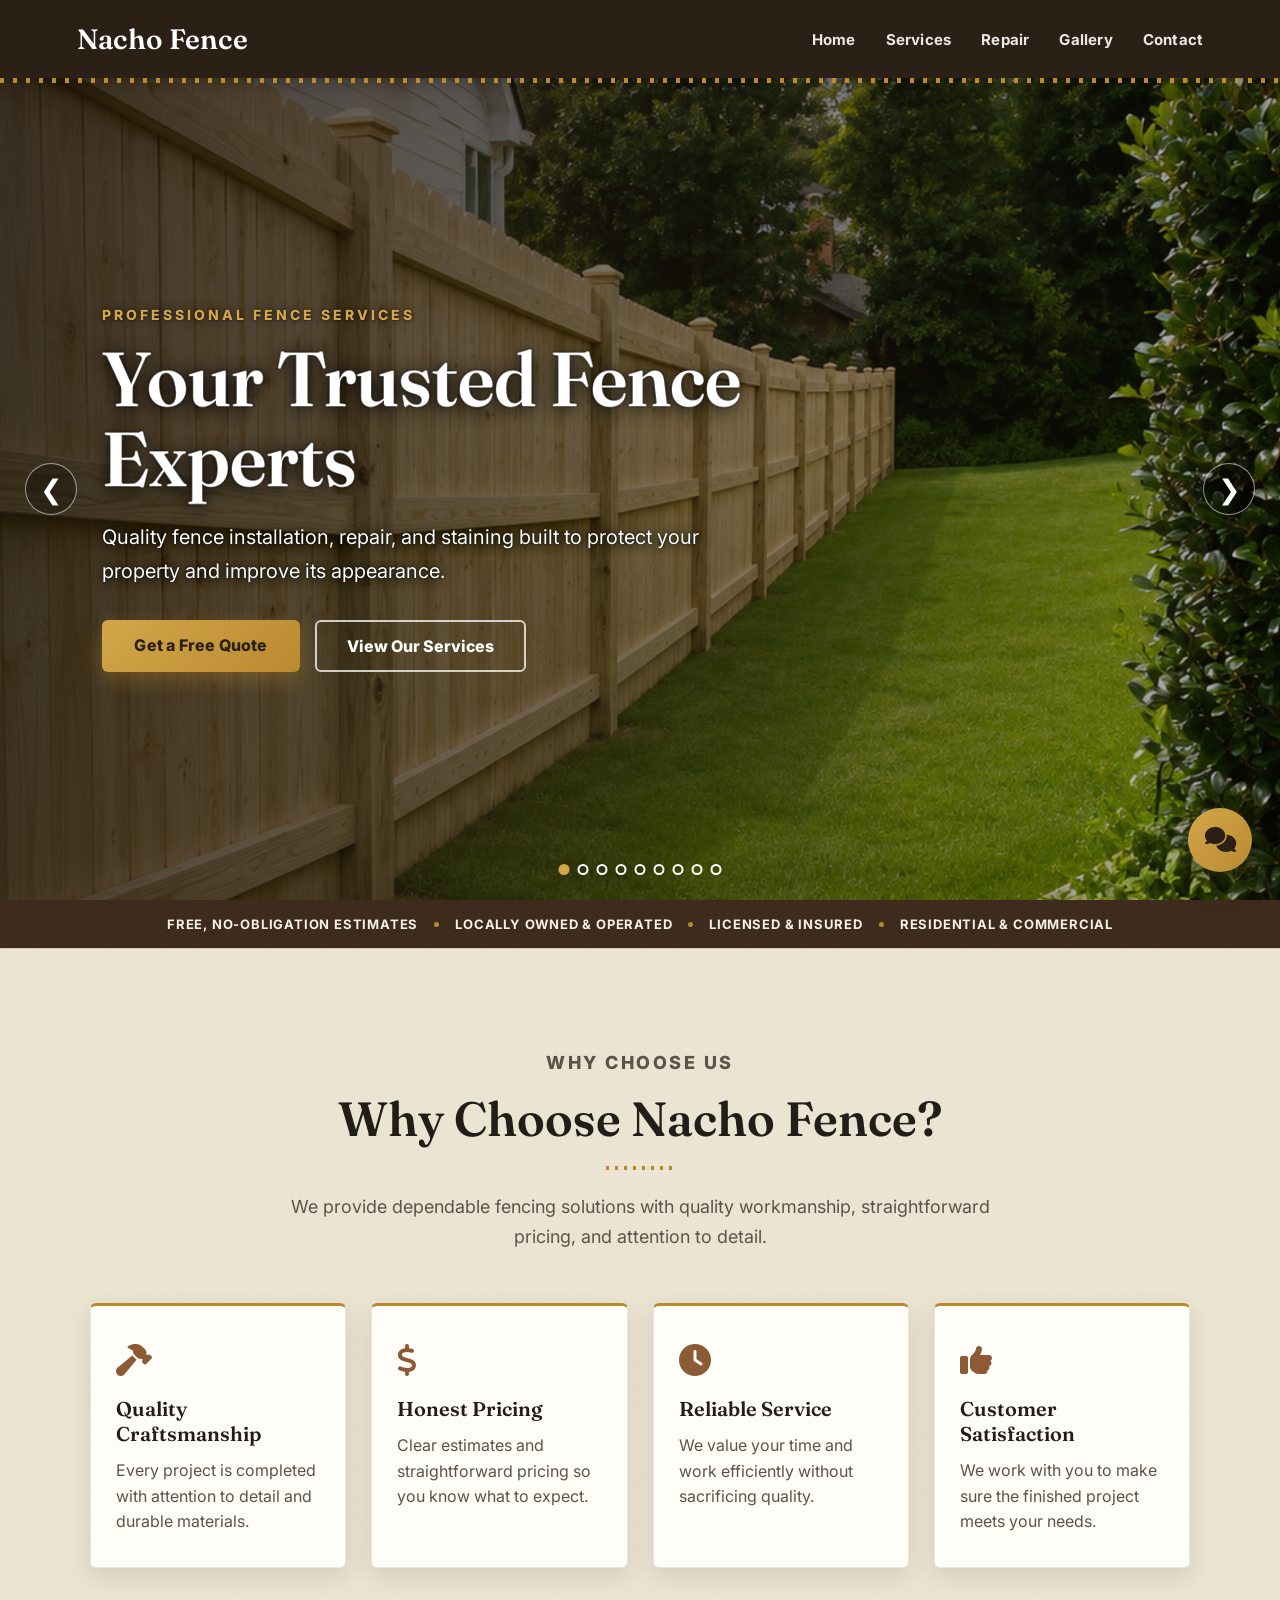
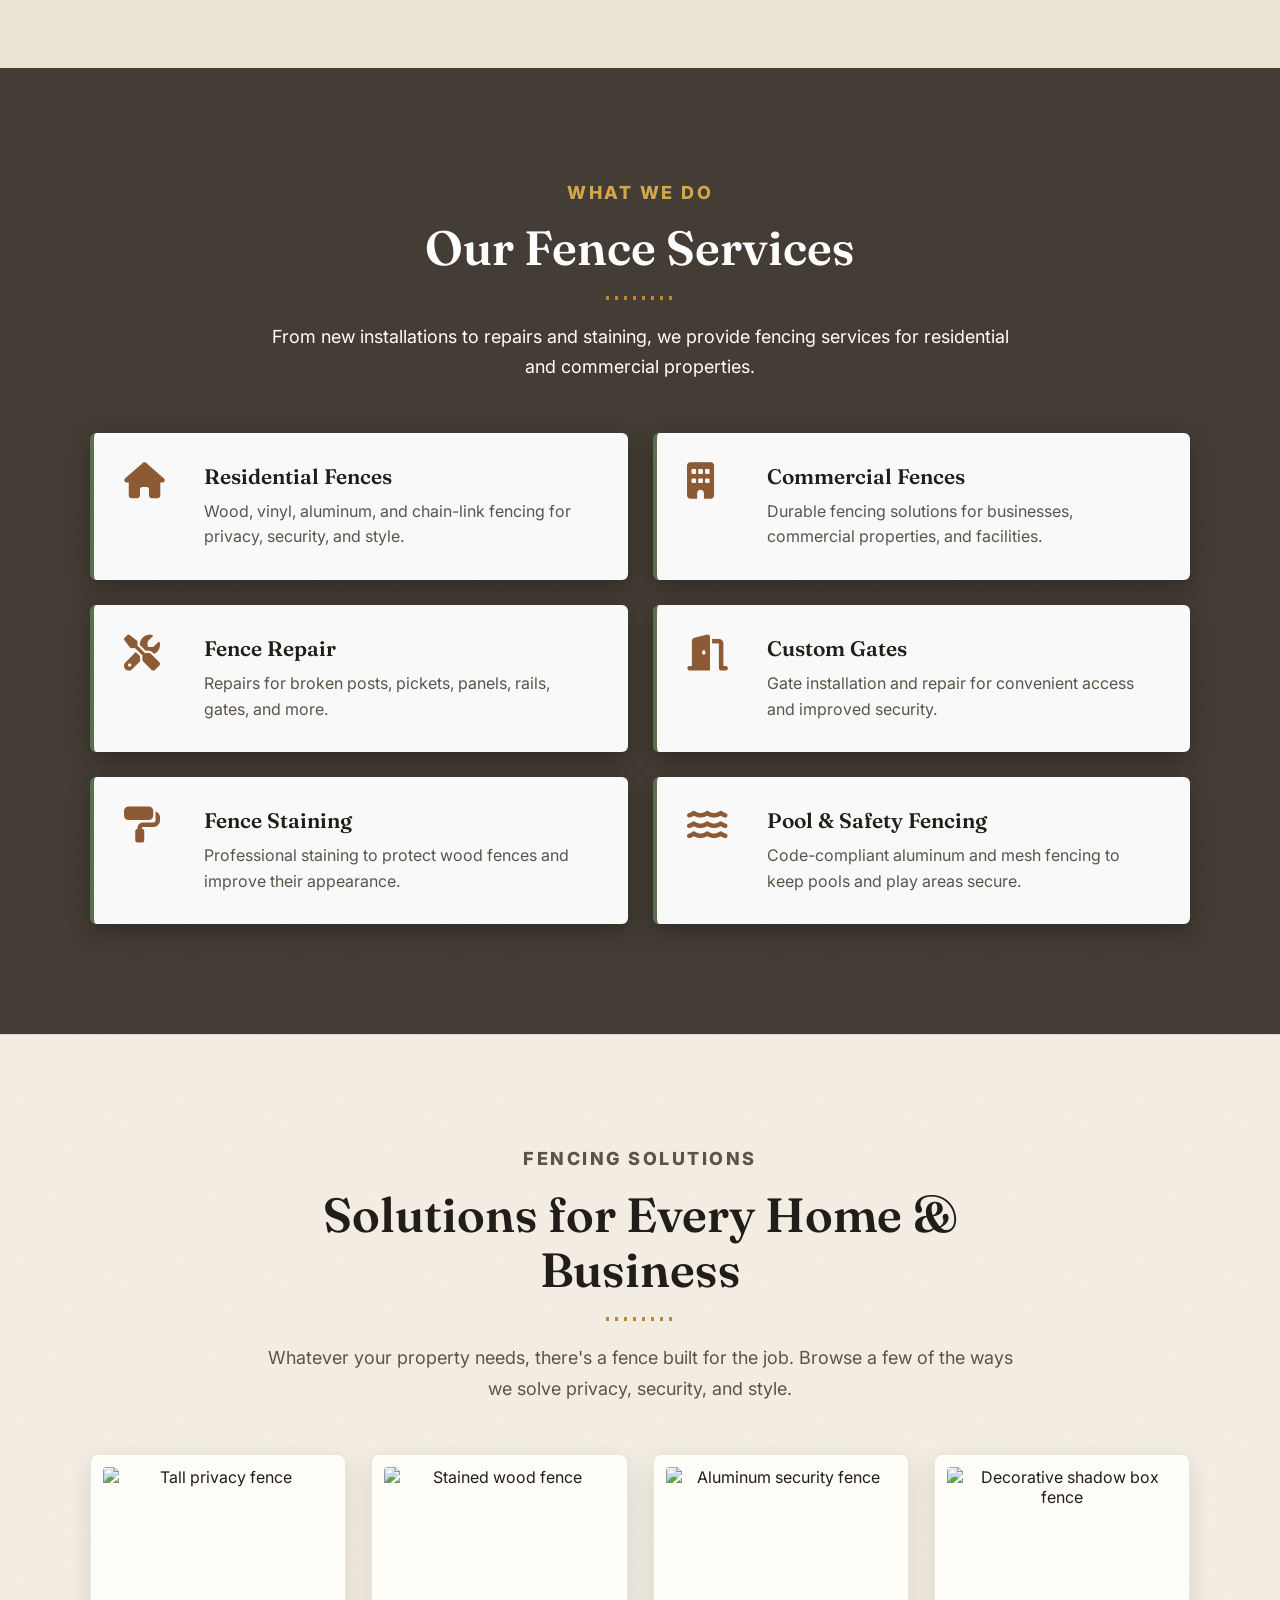
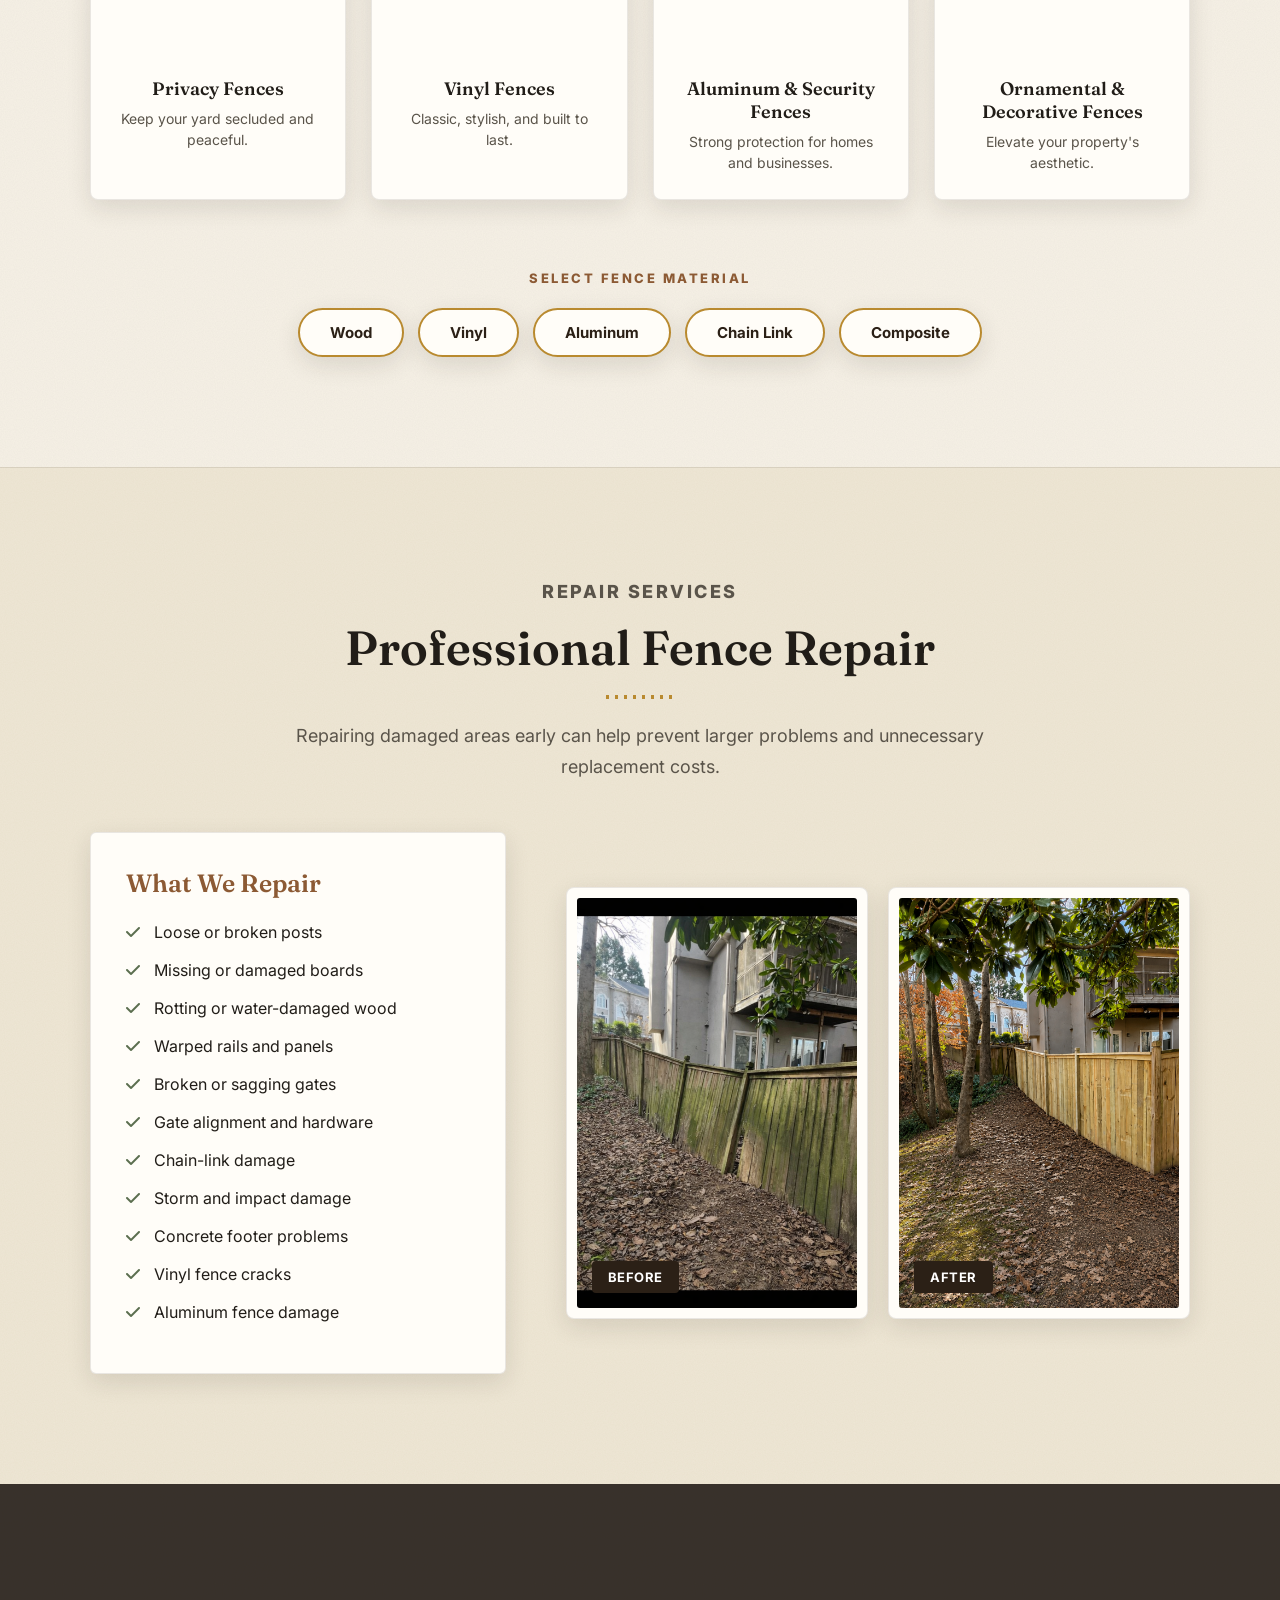
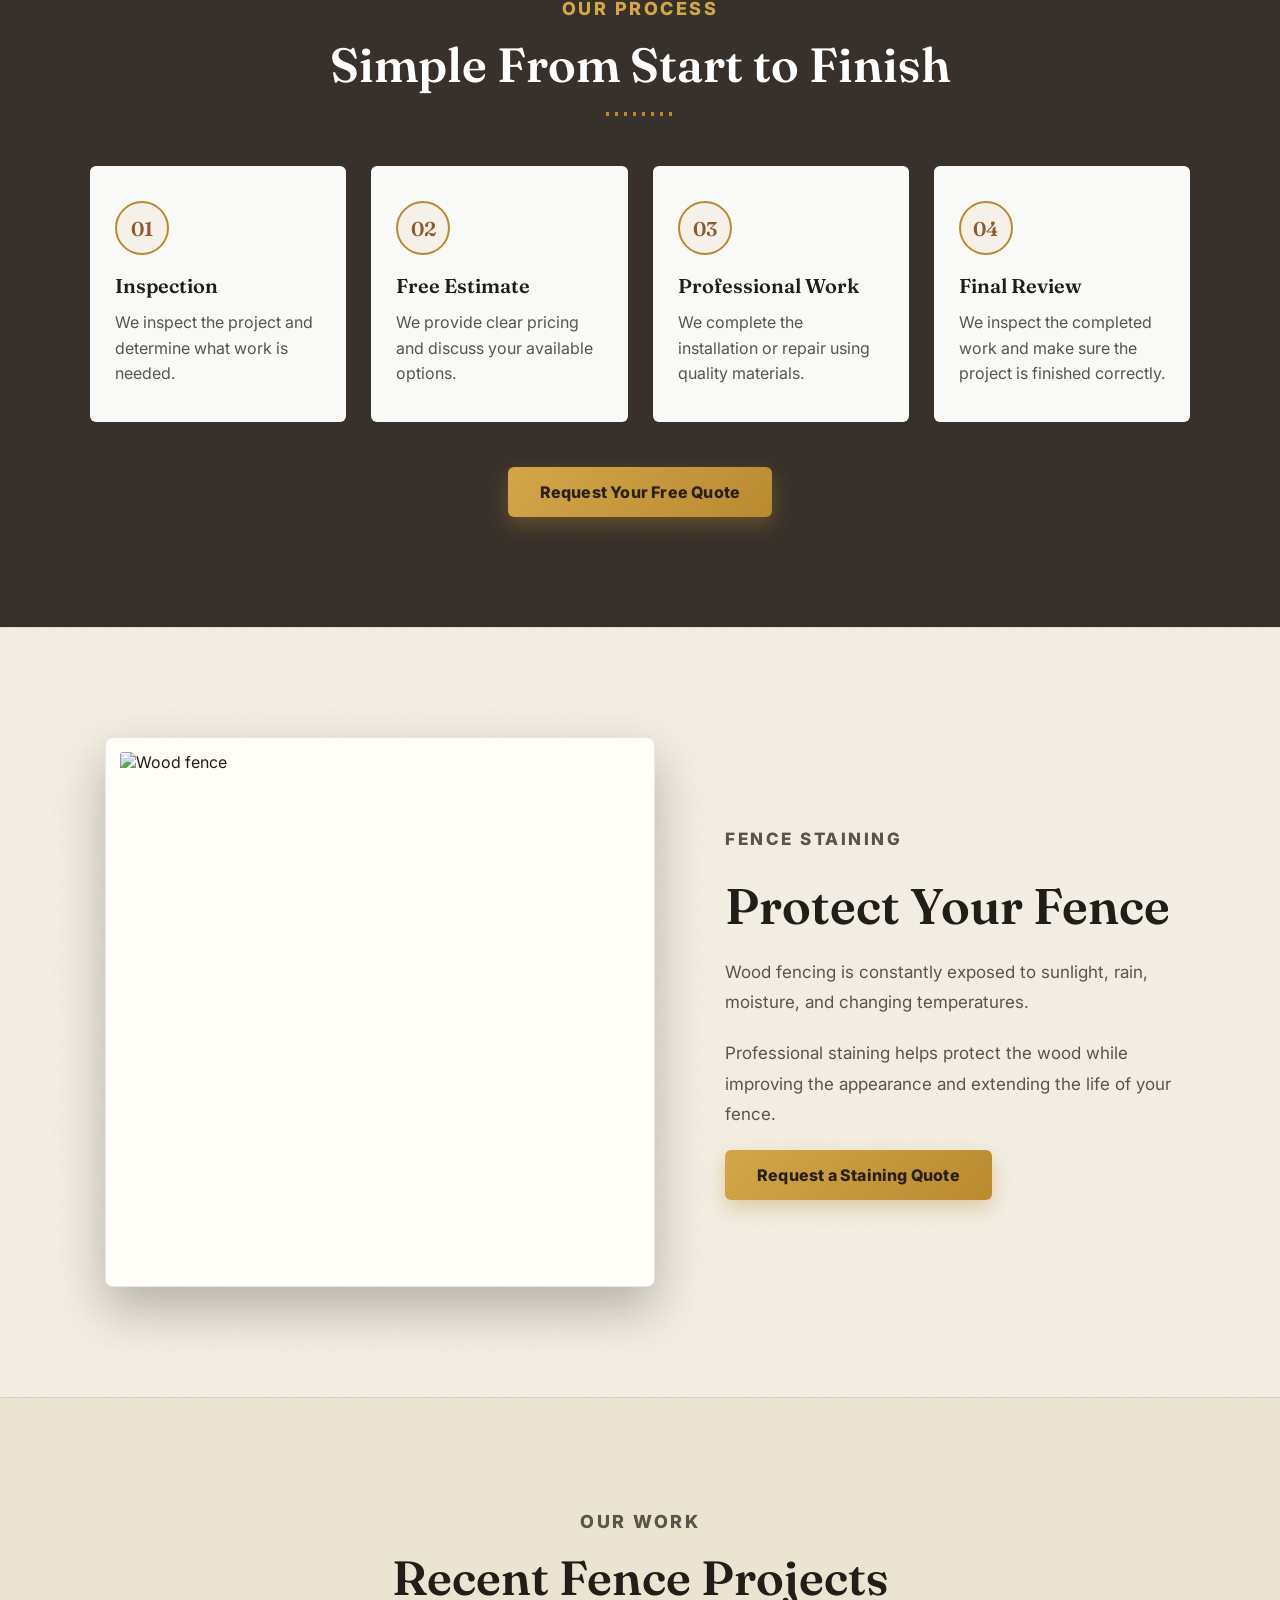
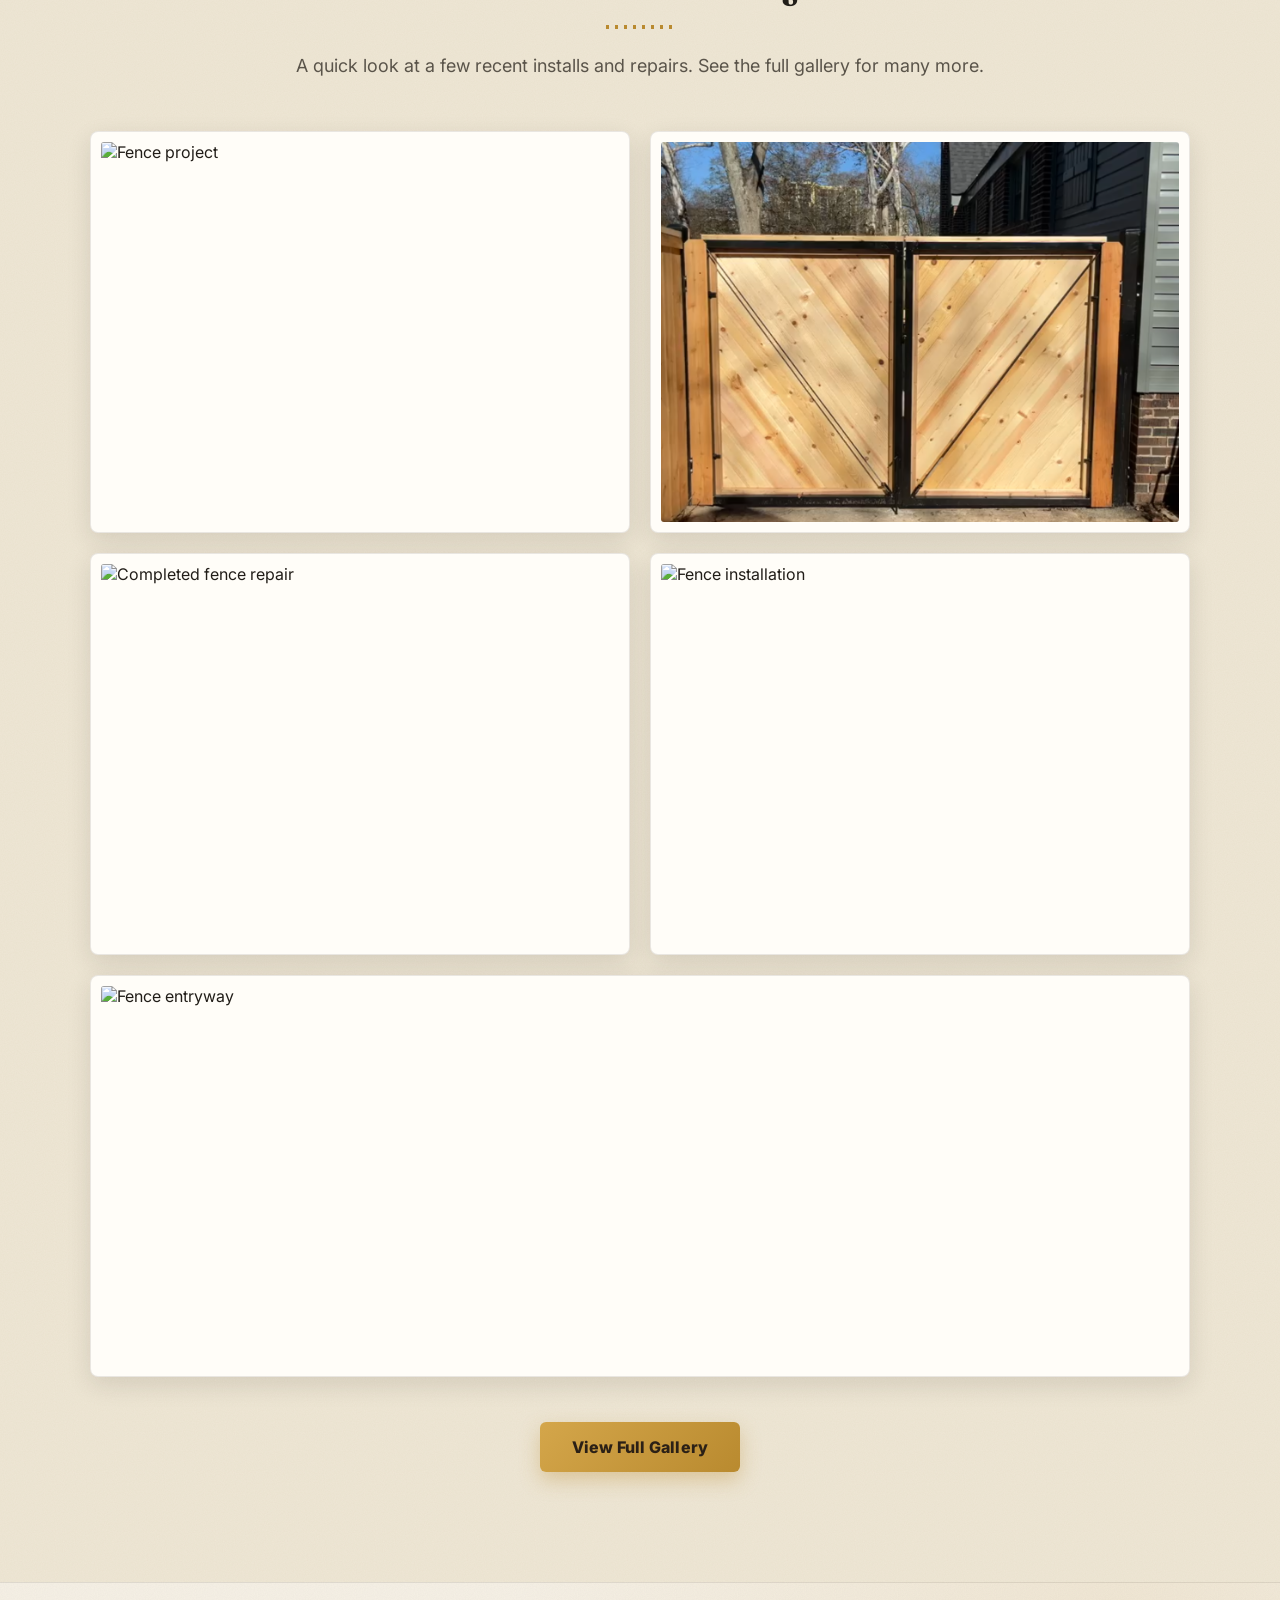
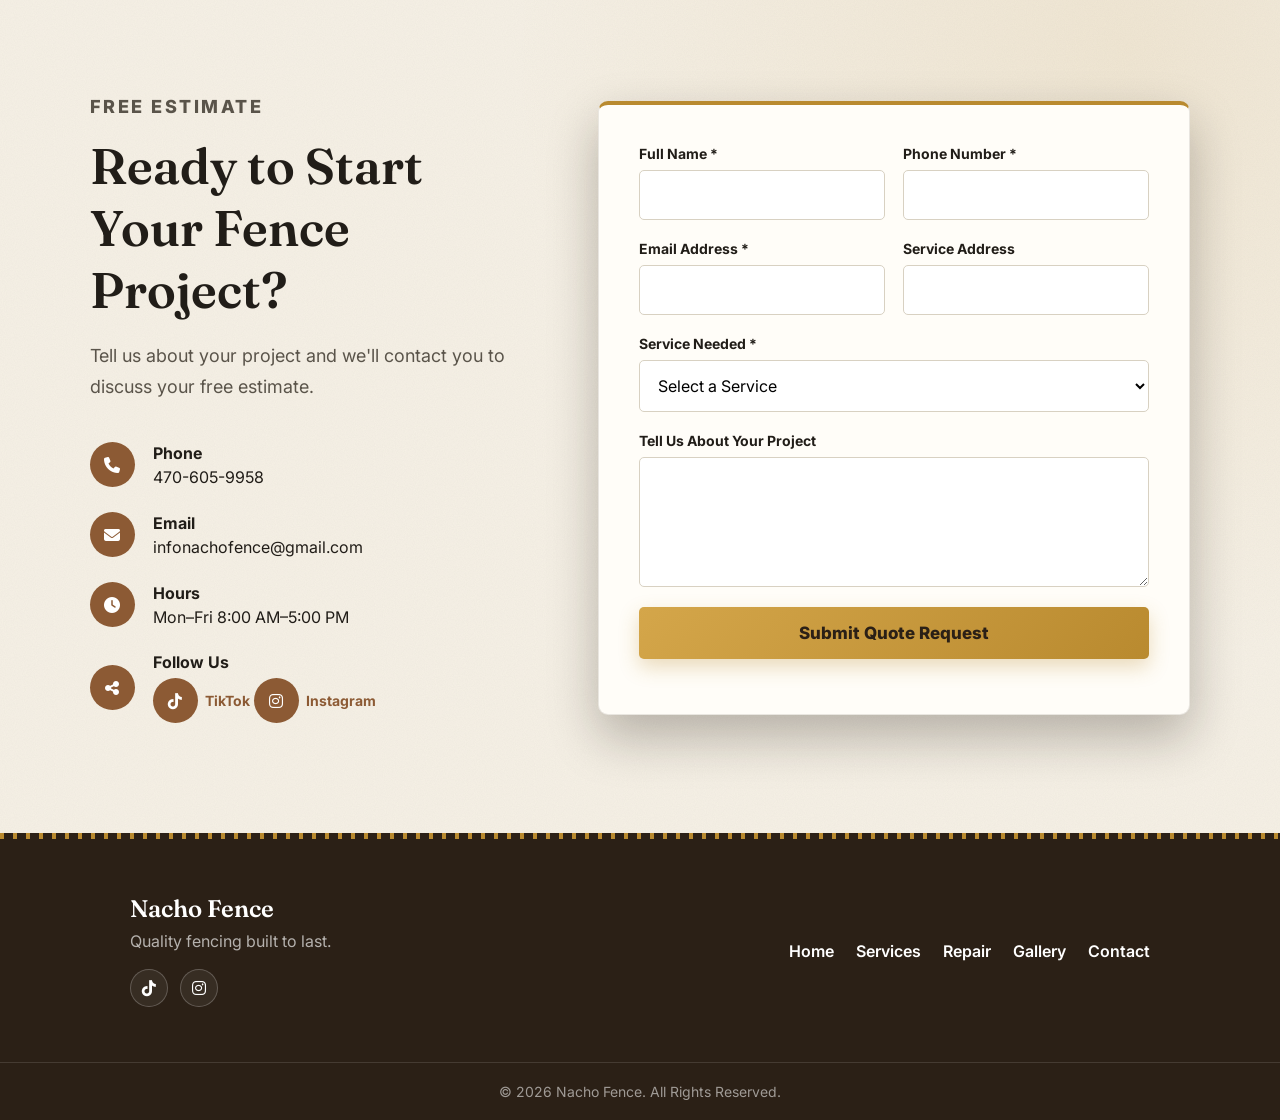
==== index.html @ 0cc8a8be "Initial Nacho Fence website" ====
<!DOCTYPE html>
<html lang="en">

<head>
    <meta charset="UTF-8">

    <meta name="viewport" content="width=device-width, initial-scale=1.0">

    <meta name="theme-color" content="#2b2016">

    <title>Nacho Fence | Fence Installation & Repair</title>

    <link rel="icon" href="/favicon.ico">

    <!-- Fonts -->
    <link rel="preconnect" href="https://fonts.googleapis.com">
    <link rel="preconnect" href="https://fonts.gstatic.com" crossorigin>
    <link
        href="https://fonts.googleapis.com/css2?family=Fraunces:opsz,wght@9..144,500;9..144,600;9..144,700&family=Inter:wght@400;500;600;700;800&display=swap"
        rel="stylesheet"
    >

    <!-- Font Awesome -->
    <link
        rel="stylesheet"
        href="https://cdnjs.cloudflare.com/ajax/libs/font-awesome/6.4.0/css/all.min.css"
    >

    <!-- Main CSS -->
    <link rel="stylesheet" href="css/style.css?v=15">
    <link rel="stylesheet" href="css/chatbot.css">
</head>

<body>


    <!-- ========================================
         HEADER
    ========================================= -->

    <header class="main-header">

        <a href="#home" class="logo">
            Nacho Fence
        </a>


        <nav class="desktop-nav">
            <a href="#home">Home</a>
            <a href="#services">Services</a>
            <a href="#repair">Repair</a>
            <a href="gallery.html">Gallery</a>
            <a href="#contact">Contact</a>
        </nav>


        <button
            class="menu-button"
            id="menuButton"
            aria-label="Open menu"
        >
            <i class="fas fa-bars"></i>
        </button>


        <nav
            class="mobile-nav"
            id="mobileNav"
        >
            <a href="#home">Home</a>
            <a href="#services">Services</a>
            <a href="#repair">Repair</a>
            <a href="gallery.html">Gallery</a>
            <a href="#contact">Contact</a>
        </nav>

    </header>



    <!-- ========================================
         HERO SLIDESHOW
    ========================================= -->

    <section class="hero" id="home">


        <!-- SLIDE 1 -->
        <div class="hero-slide active">

            <img
                src="images/6ft tall fence ai.PNG"
                alt="Six foot privacy fence"
            >

        </div>


        <!-- SLIDE 2 -->
        <div class="hero-slide">

            <img
                src="images/8ft tall fence ai.PNG"
                alt="Eight foot tall privacy fence"
            >

        </div>


        <!-- SLIDE 3 -->
        <div class="hero-slide">

            <img
                src="images/aluminum pool fence ai.PNG"
                alt="Aluminum pool fence"
            >

        </div>


        <!-- SLIDE 4 -->
        <div class="hero-slide">

            <img
                src="images/Aluminum Ai.PNG"
                alt="Aluminum fence"
            >

        </div>


        <!-- SLIDE 5 -->
        <div class="hero-slide">

            <img
                src="images/shadow box 2.0 ai.PNG"
                alt="Shadow box fence"
            >

        </div>


        <!-- SLIDE 6 -->
        <div class="hero-slide">

            <img
                src="images/ShadowBox Ai.PNG"
                alt="Shadow box fencing"
            >

        </div>


        <!-- SLIDE 7 -->
        <div class="hero-slide">

            <img
                src="images/4ftSaddle Ai.PNG"
                alt="Saddle style fence"
            >

        </div>


        <!-- SLIDE 8 -->
        <div class="hero-slide">

            <img
                src="images/Trellis Ai.PNG"
                alt="Trellis fence"
            >

        </div>


        <!-- SLIDE 9 -->
        <div class="hero-slide">

            <img
                src="images/AlumCedarGate.jpeg"
                alt="Aluminum and cedar gate"
            >

        </div>



        <!-- DARK OVERLAY -->

        <div class="hero-overlay"></div>



        <!-- HERO CONTENT -->

        <div class="hero-content">

            <p class="hero-small">
                Professional Fence Services
            </p>


            <h1>
                Your Trusted Fence Experts
            </h1>


            <p class="hero-description">

                Quality fence installation, repair, and staining
                built to protect your property and improve its appearance.

            </p>


            <div class="hero-buttons">

                <a
                    href="#contact"
                    class="primary-button"
                >
                    Get a Free Quote
                </a>


                <a
                    href="#services"
                    class="secondary-button"
                >
                    View Our Services
                </a>

            </div>

        </div>



        <!-- LEFT ARROW -->

        <button
            class="slider-arrow slider-prev"
            id="prevSlide"
            aria-label="Previous slide"
        >
            &#10094;
        </button>



        <!-- RIGHT ARROW -->

        <button
            class="slider-arrow slider-next"
            id="nextSlide"
            aria-label="Next slide"
        >
            &#10095;
        </button>



        <!-- DOTS -->

        <div class="slider-dots">

            <button
                class="slider-dot active"
                data-slide="0"
                aria-label="Slide 1"
            ></button>

            <button
                class="slider-dot"
                data-slide="1"
                aria-label="Slide 2"
            ></button>

            <button
                class="slider-dot"
                data-slide="2"
                aria-label="Slide 3"
            ></button>

            <button
                class="slider-dot"
                data-slide="3"
                aria-label="Slide 4"
            ></button>

            <button
                class="slider-dot"
                data-slide="4"
                aria-label="Slide 5"
            ></button>

            <button
                class="slider-dot"
                data-slide="5"
                aria-label="Slide 6"
            ></button>

            <button
                class="slider-dot"
                data-slide="6"
                aria-label="Slide 7"
            ></button>

            <button
                class="slider-dot"
                data-slide="7"
                aria-label="Slide 8"
            ></button>

            <button
                class="slider-dot"
                data-slide="8"
                aria-label="Slide 9"
            ></button>

        </div>

    </section>



    <!-- ========================================
         TRUST BAR
    ========================================= -->

    <section class="trust-bar">

        <div class="trust-bar-inner">

            <span>Free, No-Obligation Estimates</span>

            <span class="trust-divider" aria-hidden="true"></span>

            <span>Locally Owned & Operated</span>

            <span class="trust-divider" aria-hidden="true"></span>

            <span>Licensed & Insured</span>

            <span class="trust-divider" aria-hidden="true"></span>

            <span>Residential & Commercial</span>

        </div>

    </section>



    <main>


        <!-- ========================================
             WHY CHOOSE US
        ========================================= -->

        <section class="why-section">

            <div class="section-heading reveal">

                <p class="section-label">
                    WHY CHOOSE US
                </p>

                <h2>
                    Why Choose Nacho Fence?
                </h2>

                <p>
                    We provide dependable fencing solutions with
                    quality workmanship, straightforward pricing,
                    and attention to detail.
                </p>

            </div>



            <div class="why-grid">


                <div class="why-card reveal">

                    <i class="fas fa-hammer"></i>

                    <h3>
                        Quality Craftsmanship
                    </h3>

                    <p>
                        Every project is completed with attention
                        to detail and durable materials.
                    </p>

                </div>



                <div class="why-card reveal">

                    <i class="fas fa-dollar-sign"></i>

                    <h3>
                        Honest Pricing
                    </h3>

                    <p>
                        Clear estimates and straightforward pricing
                        so you know what to expect.
                    </p>

                </div>



                <div class="why-card reveal">

                    <i class="fas fa-clock"></i>

                    <h3>
                        Reliable Service
                    </h3>

                    <p>
                        We value your time and work efficiently
                        without sacrificing quality.
                    </p>

                </div>



                <div class="why-card reveal">

                    <i class="fas fa-thumbs-up"></i>

                    <h3>
                        Customer Satisfaction
                    </h3>

                    <p>
                        We work with you to make sure the finished
                        project meets your needs.
                    </p>

                </div>


            </div>

        </section>



        <!-- ========================================
             SERVICES
        ========================================= -->

        <section
            class="services-section"
            id="services"
        >

            <div class="services-overlay"></div>


            <div class="services-content">

                <div class="section-heading light reveal">

                    <p class="section-label">
                        WHAT WE DO
                    </p>

                    <h2>
                        Our Fence Services
                    </h2>

                    <p>
                        From new installations to repairs and staining,
                        we provide fencing services for residential
                        and commercial properties.
                    </p>

                </div>



                <div class="services-grid">


                    <div class="service-card reveal">

                        <i class="fas fa-home"></i>

                        <div>

                            <h3>
                                Residential Fences
                            </h3>

                            <p>
                                Wood, vinyl, aluminum, and chain-link
                                fencing for privacy, security, and style.
                            </p>

                        </div>

                    </div>



                    <div class="service-card reveal">

                        <i class="fas fa-building"></i>

                        <div>

                            <h3>
                                Commercial Fences
                            </h3>

                            <p>
                                Durable fencing solutions for businesses,
                                commercial properties, and facilities.
                            </p>

                        </div>

                    </div>



                    <div class="service-card reveal">

                        <i class="fas fa-tools"></i>

                        <div>

                            <h3>
                                Fence Repair
                            </h3>

                            <p>
                                Repairs for broken posts, pickets,
                                panels, rails, gates, and more.
                            </p>

                        </div>

                    </div>



                    <div class="service-card reveal">

                        <i class="fas fa-door-open"></i>

                        <div>

                            <h3>
                                Custom Gates
                            </h3>

                            <p>
                                Gate installation and repair for
                                convenient access and improved security.
                            </p>

                        </div>

                    </div>



                    <div class="service-card reveal">

                        <i class="fas fa-paint-roller"></i>

                        <div>

                            <h3>
                                Fence Staining
                            </h3>

                            <p>
                                Professional staining to protect wood
                                fences and improve their appearance.
                            </p>

                        </div>

                    </div>



                    <div class="service-card reveal">

                        <i class="fas fa-water"></i>

                        <div>

                            <h3>
                                Pool & Safety Fencing
                            </h3>

                            <p>
                                Code-compliant aluminum and mesh fencing
                                to keep pools and play areas secure.
                            </p>

                        </div>

                    </div>


                </div>


            </div>

        </section>



        <!-- ========================================
             FENCING SOLUTIONS + MATERIAL SELECT
        ========================================= -->

        <section
            class="solutions-section"
            id="solutions"
        >

            <div class="section-heading reveal">

                <p class="section-label">
                    FENCING SOLUTIONS
                </p>

                <h2>
                    Solutions for Every Home & Business
                </h2>

                <p>
                    Whatever your property needs, there's a fence built
                    for the job. Browse a few of the ways we solve
                    privacy, security, and style.
                </p>

            </div>



            <div class="solutions-grid">


                <div class="solution-card reveal">

                    <div class="frame-inner">

                        <img
                            src="images/8ft tall fence ai.png"
                            alt="Tall privacy fence"
                        >

                    </div>

                    <h3>
                        Privacy Fences
                    </h3>

                    <p>
                        Keep your yard secluded and peaceful.
                    </p>

                </div>



                <div class="solution-card reveal">

                    <div class="frame-inner">

                        <img
                            src="images/8ftVinyl.PNG"
                            alt="Stained wood fence"
                        >

                    </div>

                    <h3>
                        Vinyl Fences
                    </h3>

                    <p>
                        Classic, stylish, and built to last.
                    </p>

                </div>



                <div class="solution-card reveal">

                    <div class="frame-inner">

                        <img
                            src="images/aluminum pool fence ai.png"
                            alt="Aluminum security fence"
                        >

                    </div>

                    <h3>
                        Aluminum & Security Fences
                    </h3>

                    <p>
                        Strong protection for homes and businesses.
                    </p>

                </div>



                <div class="solution-card reveal">

                    <div class="frame-inner">

                        <img
                            src="images/5ft Steel2.PNG"
                            alt="Decorative shadow box fence"
                        >

                    </div>

                    <h3>
                        Ornamental & Decorative Fences
                    </h3>

                    <p>
                        Elevate your property's aesthetic.
                    </p>

                </div>


            </div>



            <div class="material-select reveal">

                <p class="material-select-label">
                    Select Fence Material
                </p>

                <div class="material-pills">

                    <a href="#contact" class="material-pill">
                        Wood
                    </a>

                    <a href="#contact" class="material-pill">
                        Vinyl
                    </a>

                    <a href="#contact" class="material-pill">
                        Aluminum
                    </a>

                    <a href="#contact" class="material-pill">
                        Chain Link
                    </a>

                    <a href="#contact" class="material-pill">
                        Composite
                    </a>

                </div>

            </div>

        </section>



        <!-- ========================================
             FULL REPAIR SECTION
        ========================================= -->

        <section
            class="repair-section"
            id="repair"
        >


            <div class="section-heading reveal">

                <p class="section-label">
                    REPAIR SERVICES
                </p>


                <h2>
                    Professional Fence Repair
                </h2>


                <p>
                    Repairing damaged areas early can help prevent
                    larger problems and unnecessary replacement costs.
                </p>

            </div>



            <div class="repair-details">


                <div class="repair-list reveal-left">

                    <h3>
                        What We Repair
                    </h3>


                    <ul>

                        <li>
                            <i class="fas fa-check"></i>
                            Loose or broken posts
                        </li>

                        <li>
                            <i class="fas fa-check"></i>
                            Missing or damaged boards
                        </li>

                        <li>
                            <i class="fas fa-check"></i>
                            Rotting or water-damaged wood
                        </li>

                        <li>
                            <i class="fas fa-check"></i>
                            Warped rails and panels
                        </li>

                        <li>
                            <i class="fas fa-check"></i>
                            Broken or sagging gates
                        </li>

                        <li>
                            <i class="fas fa-check"></i>
                            Gate alignment and hardware
                        </li>

                        <li>
                            <i class="fas fa-check"></i>
                            Chain-link damage
                        </li>

                        <li>
                            <i class="fas fa-check"></i>
                            Storm and impact damage
                        </li>

                        <li>
                            <i class="fas fa-check"></i>
                            Concrete footer problems
                        </li>

                        <li>
                            <i class="fas fa-check"></i>
                            Vinyl fence cracks
                        </li>

                        <li>
                            <i class="fas fa-check"></i>
                            Aluminum fence damage
                        </li>

                    </ul>

                </div>



                <div class="before-after reveal-right">


                    <div class="image-box">

                        <div class="frame-inner">

                            <img
                                src="images/FenceRepair.PNG"
                                alt="Damaged fence before repair"
                            >

                        </div>

                        <span>
                            Before
                        </span>

                    </div>



                    <div class="image-box">

                        <div class="frame-inner">

                            <img
                                src="images/UglyCapRepairFix2.PNG"
                                alt="Fence cap after repair"
                            >

                        </div>

                        <span>
                            After
                        </span>

                    </div>


                </div>


            </div>

        </section>



        <!-- ========================================
             PROCESS
        ========================================= -->

        <section class="process-section">


            <div class="process-overlay"></div>


            <div class="process-content">


                <div class="section-heading light reveal">

                    <p class="section-label">
                        OUR PROCESS
                    </p>

                    <h2>
                        Simple From Start to Finish
                    </h2>

                </div>



                <div class="process-grid">


                    <div class="process-card reveal">

                        <span class="process-number">
                            01
                        </span>

                        <h3>
                            Inspection
                        </h3>

                        <p>
                            We inspect the project and determine
                            what work is needed.
                        </p>

                    </div>



                    <div class="process-card reveal">

                        <span class="process-number">
                            02
                        </span>

                        <h3>
                            Free Estimate
                        </h3>

                        <p>
                            We provide clear pricing and discuss
                            your available options.
                        </p>

                    </div>



                    <div class="process-card reveal">

                        <span class="process-number">
                            03
                        </span>

                        <h3>
                            Professional Work
                        </h3>

                        <p>
                            We complete the installation or repair
                            using quality materials.
                        </p>

                    </div>



                    <div class="process-card reveal">

                        <span class="process-number">
                            04
                        </span>

                        <h3>
                            Final Review
                        </h3>

                        <p>
                            We inspect the completed work and make
                            sure the project is finished correctly.
                        </p>

                    </div>


                </div>


                <div class="process-button reveal">

                    <a
                        href="#contact"
                        class="primary-button"
                    >
                        Request Your Free Quote
                    </a>

                </div>


            </div>

        </section>



        <!-- ========================================
             STAINING
        ========================================= -->

        <section
            class="staining-section"
            id="staining"
        >

          <div class="staining-section-inner">


            <div class="staining-image reveal-left">

                <div class="frame-inner">

                    <img
                        src="images/Stained-HB-Fence.PNG"
                        alt="Wood fence"
                    >

                </div>

            </div>



            <div class="staining-content reveal-right">

                <p class="section-label">
                    FENCE STAINING
                </p>


                <h2>
                    Protect Your Fence
                </h2>


                <p>
                    Wood fencing is constantly exposed to sunlight,
                    rain, moisture, and changing temperatures.
                </p>


                <p>
                    Professional staining helps protect the wood while
                    improving the appearance and extending the life
                    of your fence.
                </p>


                <a
                    href="#contact"
                    class="primary-button"
                >
                    Request a Staining Quote
                </a>

            </div>


          </div>

        </section>



        <!-- ========================================
             GALLERY
        ========================================= -->

        <section
            class="gallery-section"
            id="gallery"
        >


            <div class="section-heading reveal">

                <p class="section-label">
                    OUR WORK
                </p>


                <h2>
                    Recent Fence Projects
                </h2>


                <p>
                    A quick look at a few recent installs and repairs.
                    See the full gallery for many more.
                </p>

            </div>



            <div class="gallery-grid">


                <div class="gallery-item reveal">

                    <div class="frame-inner">

                        <img
                            src="images/Lattice.PNG"
                            alt="Fence project"
                        >

                    </div>

                </div>



                <div class="gallery-item reveal">

                    <div class="frame-inner">

                        <img
                            src="images/TnG gate1.PNG"
                            alt="TnG gate"
                        >

                    </div>

                </div>



                <div class="gallery-item reveal">

                    <div class="frame-inner">

                        <img
                            src="images/4Rail Ranch2.PNG"
                            alt="Completed fence repair"
                        >

                    </div>

                </div>



                <div class="gallery-item reveal">

                    <div class="frame-inner">

                        <img
                            src="images/CapBB.jpeg"
                            alt="Fence installation"
                        >

                    </div>

                </div>



                <div class="gallery-item reveal">

                    <div class="frame-inner">

                        <img
                            src="images/CapHeader.PNG"
                            alt="Fence entryway"
                        >

                    </div>

                </div>


            </div>


            <div class="gallery-cta reveal">

                <a
                    href="gallery.html"
                    class="primary-button"
                >
                    View Full Gallery
                </a>

            </div>

        </section>



        <!-- ========================================
             CONTACT
        ========================================= -->

        <section
            class="contact-section"
            id="contact"
        >


            <div class="contact-wrapper">


                <div class="contact-text reveal-left">

                    <p class="section-label">
                        FREE ESTIMATE
                    </p>


                    <h2>
                        Ready to Start Your Fence Project?
                    </h2>


                    <p>
                        Tell us about your project and we'll contact
                        you to discuss your free estimate.
                    </p>



                    <div class="contact-details">


                        <div>

                            <i class="fas fa-phone"></i>

                            <span>
                                <strong>Phone</strong>
                                470-605-9958
                            </span>

                        </div>



                        <div>

                            <i class="fas fa-envelope"></i>

                            <span>
                                <strong>Email</strong>
                                infonachofence@gmail.com
                            </span>

                        </div>



                        <div>

                            <i class="fas fa-clock"></i>

                            <span>
                                <strong>Hours</strong>
                                Mon–Fri 8:00 AM–5:00 PM
                            </span>

                        </div>



                        <div>

                            <i class="fas fa-share-nodes"></i>

                            <span>
                                <strong>Follow Us</strong>
                                <span class="contact-social">

                                    <a
                                        href="https://www.tiktok.com/@nachofence"
                                        target="_blank"
                                        rel="noopener noreferrer"
                                        aria-label="Nacho Fence on TikTok"
                                    >
                                        <i class="fab fa-tiktok"></i>
                                        TikTok
                                    </a>

                                    <a
                                        href="https://www.instagram.com/nachofence/"
                                        target="_blank"
                                        rel="noopener noreferrer"
                                        aria-label="Nacho Fence on Instagram"
                                    >
                                        <i class="fab fa-instagram"></i>
                                        Instagram
                                    </a>

                                </span>
                            </span>

                        </div>


                    </div>

                </div>



                <div class="contact-form reveal-right">


                    <form id="quoteForm">


                        <div class="form-row">


                            <div class="form-group">

                                <label for="name">
                                    Full Name *
                                </label>

                                <input
                                    type="text"
                                    id="name"
                                    name="name"
                                    required
                                >

                            </div>



                            <div class="form-group">

                                <label for="phone">
                                    Phone Number *
                                </label>

                                <input
                                    type="tel"
                                    id="phone"
                                    name="phone"
                                    required
                                >

                            </div>


                        </div>



                        <div class="form-row">


                            <div class="form-group">

                                <label for="email">
                                    Email Address *
                                </label>

                                <input
                                    type="email"
                                    id="email"
                                    name="email"
                                    required
                                >

                            </div>



                            <div class="form-group">

                                <label for="address">
                                    Service Address
                                </label>

                                <input
                                    type="text"
                                    id="address"
                                    name="address"
                                >

                            </div>


                        </div>



                        <div class="form-group">

                            <label for="service">
                                Service Needed *
                            </label>


                            <select
                                id="service"
                                name="service"
                                required
                            >

                                <option value="">
                                    Select a Service
                                </option>

                                <option value="installation">
                                    Fence Installation
                                </option>

                                <option value="repair">
                                    Fence Repair
                                </option>

                                <option value="staining">
                                    Fence Staining
                                </option>

                                <option value="gate">
                                    Gate Installation / Repair
                                </option>

                                <option value="commercial">
                                    Commercial Fence
                                </option>

                                <option value="other">
                                    Other
                                </option>

                            </select>

                        </div>



                        <div class="form-group">

                            <label for="details">
                                Tell Us About Your Project
                            </label>

                            <textarea
                                id="details"
                                name="details"
                                rows="5"
                            ></textarea>

                        </div>



                        <button
                            type="submit"
                            class="form-button"
                        >
                            Submit Quote Request
                        </button>


                        <p
                            id="formMessage"
                            class="form-message"
                        ></p>


                    </form>

                </div>


            </div>

        </section>


    </main>



    <!-- ========================================
         FOOTER
    ========================================= -->

    <footer>


        <div class="footer-content">


            <div>

                <h2>
                    Nacho Fence
                </h2>

                <p>
                    Quality fencing built to last.
                </p>


                <div class="footer-social">

                    <a
                        href="https://www.tiktok.com/@nachofence"
                        target="_blank"
                        rel="noopener noreferrer"
                        aria-label="Nacho Fence on TikTok"
                    >
                        <i class="fab fa-tiktok"></i>
                    </a>

                    <a
                        href="https://www.instagram.com/nachofence/"
                        target="_blank"
                        rel="noopener noreferrer"
                        aria-label="Nacho Fence on Instagram"
                    >
                        <i class="fab fa-instagram"></i>
                    </a>

                </div>

            </div>



            <div class="footer-links">

                <a href="#home">Home</a>
                <a href="#services">Services</a>
                <a href="#repair">Repair</a>
                <a href="gallery.html">Gallery</a>
                <a href="#contact">Contact</a>

            </div>


        </div>



        <div class="footer-bottom">

            <p>
                © 2026 Nacho Fence. All Rights Reserved.
            </p>

        </div>


    </footer>

    <!-- ========================================
     AI CHATBOT
======================================== -->

<button
id="chatbotToggle"
class="chatbot-toggle"
aria-label="Open Nacho Fence AI Assistant"
>
<i class="fas fa-comments"></i>
</button>


<div
id="chatbotWindow"
class="chatbot-window"
>

<div class="chatbot-header">

    <div>

        <p class="chatbot-eyebrow">
            AI ASSISTANT
        </p>

        <h3>
            Nacho Fence AI
        </h3>

    </div>


    <button
        id="chatbotClose"
        class="chatbot-close"
        aria-label="Close chatbot"
    >
        &times;
    </button>

</div>


<div
    id="chatbotMessages"
    class="chatbot-messages"
>

    <div class="chat-message bot-message">

        <div class="message-avatar">
            AI
        </div>

        <div class="message-bubble">

            Hi! I'm the Nacho Fence AI Assistant.
            I can help with fence materials,
            installation, repairs, staining,
            and general fencing questions.

        </div>

    </div>

</div>


<div class="chatbot-suggestions">

    <button class="chat-suggestion">
        What fences do you install?
    </button>

    <button class="chat-suggestion">
        What is best for privacy?
    </button>

    <button class="chat-suggestion">
        Do you repair fences?
    </button>

    <button class="chat-suggestion">
        How do I get a quote?
    </button>

</div>


<form
    id="chatbotForm"
    class="chatbot-form"
>

    <input
        type="text"
        id="chatbotInput"
        placeholder="Ask about fencing..."
        autocomplete="off"
        maxlength="500"
    >


    <button
        type="submit"
        aria-label="Send message"
    >
        <i class="fas fa-paper-plane"></i>
    </button>

</form>

</div>



    <script src="js/main.js"></script>
    <script src="js/chatbot.js"></script>

</body>

</html>
---- css/style.css ----
/* ========================================
   DESIGN TOKENS
======================================== */

:root {

    /* colors */
    --espresso: #2b2016;
    --espresso-light: #3d2c1d;
    --cedar: #8c5a34;
    --moss: #5b6e4f;
    --brass: #b98a2f;
    --brass-light: #d4a64a;
    --parchment: #f5f1e8;
    --parchment-dark: #ece3d2;
    --ink: #211d18;
    --ink-soft: #5a544a;
    --white: #ffffff;

    /* surfaces — a section background (paper) is always a shade
       darker than a card resting on it (surface), so cards read
       as objects instead of dissolving into the page */
    --paper: #f6f1e6;
    --paper-deep: #efe7d5;
    --surface: #fffdf8;
    --hairline: rgba(43, 32, 22, 0.10);

    /* subtle fractal-noise grain, layered under every light
       section so flat color reads as a material, not a fill */
    --grain: url("data:image/svg+xml,%3Csvg xmlns='http://www.w3.org/2000/svg' width='160' height='160'%3E%3Cfilter id='n'%3E%3CfeTurbulence type='fractalNoise' baseFrequency='0.9' numOctaves='2' stitchTiles='stitch'/%3E%3CfeColorMatrix type='matrix' values='0 0 0 0 0.16  0 0 0 0 0.12  0 0 0 0 0.08  0 0 0 0.05 0'/%3E%3C/filter%3E%3Crect width='100%25' height='100%25' filter='url(%23n)'/%3E%3C/svg%3E");

    /* type */
    --font-display: "Fraunces", Georgia, serif;
    --font-body: "Inter", Arial, Helvetica, sans-serif;

    /* misc */
    --radius: 6px;
    --shadow-soft: 0 8px 24px rgba(43, 32, 22, 0.12);
    --shadow-strong: 0 22px 50px rgba(24, 17, 11, 0.28);
}



/* ========================================
   RESET / GLOBAL
======================================== */

* {
    margin: 0;
    padding: 0;
    box-sizing: border-box;
}


html {
    scroll-behavior: smooth;
    scroll-padding-top: 82px;
}


body {
    font-family: var(--font-body);

    color: var(--ink);

    background-color: var(--paper);
    background-image: var(--grain);

    overflow-x: hidden;
}


img {
    display: block;

    max-width: 100%;
}


a {
    text-decoration: none;
}


button,
input,
select,
textarea {
    font-family: inherit;
}


h1,
h2,
h3 {
    font-family: var(--font-display);

    font-weight: 600;

    color: var(--ink);
}


:focus-visible {
    outline: 3px solid var(--brass);
    outline-offset: 2px;
}


@media (prefers-reduced-motion: reduce) {

    * {
        animation-duration: 0.001ms !important;
        animation-iteration-count: 1 !important;
        transition-duration: 0.001ms !important;
        scroll-behavior: auto !important;
    }

}



/* ========================================
   SIGNATURE — PICKET RULE
   A thin repeating-bar divider, styled after
   fence pickets in elevation. Used anywhere a
   hairline would otherwise sit.
======================================== */

.picket-rule {
    height: 6px;

    background-image: repeating-linear-gradient(
        90deg,
        var(--brass) 0,
        var(--brass) 3px,
        transparent 3px,
        transparent 11px
    );
}



/* ========================================
   GENERAL SECTION STYLES
======================================== */

.section-label {
    color: var(--cedar);

    font-family: var(--font-body);

    font-size: 13px;

    font-weight: 800;

    letter-spacing: 2.5px;

    text-transform: uppercase;

    margin-bottom: 12px;
}


.section-heading {
    max-width: 760px;

    margin: 0 auto 50px;

    text-align: center;
}


.section-heading h2 {
    font-size: clamp(32px, 4vw, 48px);

    line-height: 1.15;
}


.section-heading h2::after {
    content: "";

    display: block;

    width: 68px;

    height: 4px;

    margin: 20px auto 22px;

    background-image: repeating-linear-gradient(
        90deg,
        var(--brass) 0,
        var(--brass) 3px,
        transparent 3px,
        transparent 9px
    );
}


.section-heading p {
    font-size: 18px;

    line-height: 1.7;

    color: var(--ink-soft);
}


.section-heading.light h2,
.section-heading.light p {
    color: white;
}


.section-heading.light .section-label {
    color: var(--brass-light);
}



/* ========================================
   BUTTONS
======================================== */

.primary-button {
    display: inline-block;

    padding: 15px 32px;

    background-image: linear-gradient(135deg, var(--brass-light), var(--brass));

    color: var(--espresso);

    border-radius: var(--radius);

    font-family: var(--font-body);

    font-weight: 800;

    letter-spacing: 0.2px;

    box-shadow: 0 8px 20px rgba(185, 138, 47, 0.35);

    transition:
        transform 0.3s ease,
        box-shadow 0.3s ease;
}


.primary-button:hover {
    transform: translateY(-3px);

    box-shadow: 0 12px 26px rgba(185, 138, 47, 0.45);
}


.secondary-button {
    display: inline-block;

    padding: 14px 30px;

    border: 2px solid rgba(255, 255, 255, 0.75);

    color: white;

    border-radius: var(--radius);

    font-family: var(--font-body);

    font-weight: 800;

    transition:
        background-color 0.3s ease,
        border-color 0.3s ease,
        color 0.3s ease;
}


.secondary-button:hover {
    background-color: var(--brass);

    border-color: var(--brass);

    color: var(--espresso);
}



/* ========================================
   HEADER
======================================== */

.main-header {
    position: sticky;

    top: 0;

    z-index: 1000;

    width: 100%;

    min-height: 78px;

    padding: 0 6%;

    display: flex;

    align-items: center;

    justify-content: space-between;

    background-color: var(--espresso);

    box-shadow: 0 4px 16px rgba(0, 0, 0, 0.28);
}


.main-header::after {
    content: "";

    position: absolute;

    left: 0;

    right: 0;

    bottom: -5px;

    height: 5px;

    background-image: repeating-linear-gradient(
        90deg,
        var(--brass) 0,
        var(--brass) 4px,
        transparent 4px,
        transparent 13px
    );
}


.logo {
    color: white;

    font-family: var(--font-display);

    font-size: 28px;

    font-weight: 600;

    letter-spacing: 0.3px;
}


.desktop-nav {
    display: flex;

    align-items: center;

    gap: 30px;
}


.desktop-nav a {
    color: rgba(255, 255, 255, 0.9);

    font-size: 15px;

    font-weight: 700;

    letter-spacing: 0.2px;

    transition: color 0.3s ease;
}


.desktop-nav a:hover {
    color: var(--brass-light);
}


.menu-button {
    display: none;

    border: none;

    background: transparent;

    color: white;

    font-size: 27px;

    cursor: pointer;
}


.mobile-nav {
    display: none;
}



/* ========================================
   HERO SLIDESHOW
======================================== */

.hero {
    position: relative;

    min-height: calc(100vh - 78px);

    display: flex;

    align-items: center;

    padding: 90px 8%;

    overflow: hidden;

    background-color: var(--espresso);
}



/* SLIDES */

.hero-slide {
    position: absolute;

    inset: 0;

    opacity: 0;

    z-index: 0;

    transition: opacity 1.2s ease-in-out;
}


.hero-slide.active {
    opacity: 1;
}


.hero-slide img {
    width: 100%;

    height: 100%;

    object-fit: cover;

    object-position: center;

    transform: scale(1);

    transition: transform 6s ease;
}


.hero-slide.active img {
    transform: scale(1.05);
}


.hero-slide img.fit-contain {
    object-fit: contain;

    background-color: var(--espresso);
}


.hero-slide.active img.fit-contain {
    transform: scale(1);
}


.hero-slide:has(img.fit-contain)::before {
    content: "";

    position: absolute;

    inset: 0;

    background-image: var(--slide-bg-image);

    background-size: cover;

    background-position: center;

    filter: blur(40px) brightness(0.55);

    transform: scale(1.15);

    z-index: -1;
}



/* HERO DARK OVERLAY */

.hero-overlay {
    position: absolute;

    inset: 0;

    z-index: 1;

    background: linear-gradient(
        100deg,
        rgba(24, 17, 11, 0.82) 0%,
        rgba(30, 22, 14, 0.58) 46%,
        rgba(30, 22, 14, 0.18) 100%
    );
}



/* HERO TEXT */

.hero-content {
    position: relative;

    z-index: 3;

    max-width: 720px;

    color: white;
}


.hero-small {
    color: var(--brass-light);

    font-size: 14px;

    font-weight: 800;

    letter-spacing: 3px;

    text-transform: uppercase;

    margin-bottom: 16px;

    text-shadow:
        0 0 2px rgba(0, 0, 0, 0.9),
        0 0 10px rgba(0, 0, 0, 0.55);
}


.hero h1 {
    font-size: clamp(44px, 6vw, 76px);

    line-height: 1.05;

    margin-bottom: 22px;

    color: white;

    -webkit-text-stroke: 1.25px rgba(255, 255, 255, 0.9);

    paint-order: stroke fill;

    text-shadow:
        0 0 3px rgba(0, 0, 0, 0.9),
        0 0 18px rgba(0, 0, 0, 0.6),
        0 4px 18px rgba(0, 0, 0, 0.55);
}


.hero-description {
    max-width: 650px;

    margin-bottom: 32px;

    font-size: 20px;

    line-height: 1.7;

    color: white;

    text-shadow:
        0 0 2px rgba(0, 0, 0, 0.85),
        0 0 12px rgba(0, 0, 0, 0.55),
        0 2px 10px rgba(0, 0, 0, 0.6);
}


.hero-buttons {
    display: flex;

    gap: 15px;

    flex-wrap: wrap;
}



/* SLIDER ARROWS */

.slider-arrow {
    position: absolute;

    top: 50%;

    z-index: 5;

    transform: translateY(-50%);

    width: 52px;

    height: 52px;

    display: flex;

    align-items: center;

    justify-content: center;

    border: 1px solid rgba(255, 255, 255, 0.55);

    border-radius: 50%;

    background-color: rgba(0, 0, 0, 0.28);

    color: white;

    font-size: 27px;

    cursor: pointer;

    transition:
        background-color 0.3s ease,
        border-color 0.3s ease;
}


.slider-arrow:hover {
    background-color: var(--brass);

    border-color: var(--brass);
}


.slider-prev {
    left: 25px;
}


.slider-next {
    right: 25px;
}



/* SLIDER DOTS */

.slider-dots {
    position: absolute;

    left: 50%;

    bottom: 25px;

    z-index: 5;

    transform: translateX(-50%);

    display: flex;

    align-items: center;

    gap: 8px;
}


.slider-dot {
    width: 11px;

    height: 11px;

    padding: 0;

    border: 2px solid white;

    border-radius: 50%;

    background-color: transparent;

    cursor: pointer;

    transition:
        background-color 0.3s ease,
        transform 0.3s ease;
}


.slider-dot:hover {
    transform: scale(1.25);
}


.slider-dot.active {
    background-color: var(--brass-light);

    border-color: var(--brass-light);
}



/* ========================================
   TRUST BAR
======================================== */

.trust-bar {
    background-color: var(--espresso-light);

    padding: 16px 7%;
}


.trust-bar-inner {
    max-width: 1150px;

    margin: auto;

    display: flex;

    flex-wrap: wrap;

    align-items: center;

    justify-content: center;

    gap: 16px;

    text-align: center;
}


.trust-bar-inner span:not(.trust-divider) {
    color: var(--parchment);

    font-size: 13px;

    font-weight: 700;

    letter-spacing: 0.8px;

    text-transform: uppercase;
}


.trust-divider {
    width: 5px;

    height: 5px;

    border-radius: 50%;

    background-color: var(--brass);

    flex-shrink: 0;
}



/* ========================================
   WHY CHOOSE US
======================================== */

.why-section {
    padding: 100px 7%;

    background-color: var(--paper-deep);
    background-image: var(--grain);

    box-shadow: inset 0 1px 0 var(--hairline);
}


.why-grid {
    max-width: 1200px;

    margin: auto;

    display: grid;

    grid-template-columns: repeat(4, 1fr);

    gap: 25px;
}


.why-card {
    padding: 38px 25px 32px;

    background-color: var(--surface);

    border: 1px solid var(--hairline);
    border-top: 3px solid var(--brass);

    border-radius: var(--radius);

    box-shadow: var(--shadow-soft);

    transition:
        transform 0.3s ease,
        box-shadow 0.3s ease;
}


.why-card:hover {
    transform: translateY(-8px);

    box-shadow: var(--shadow-strong);
}


.why-card i {
    margin-bottom: 20px;

    font-size: 32px;

    color: var(--cedar);
}


.why-card h3 {
    margin-bottom: 12px;

    font-size: 20px;
}


.why-card p {
    color: var(--ink-soft);

    line-height: 1.6;
}



/* ========================================
   SERVICES
======================================== */

.services-section {
    position: relative;

    padding: 110px 7%;

    background-image: url("../images/Ranch.jpg");

    background-size: cover;

    background-position: center;

    background-attachment: fixed;
}


.services-overlay {
    position: absolute;

    inset: 0;

    background-color: rgba(31, 23, 15, 0.82);
}


.services-content {
    position: relative;

    z-index: 2;

    max-width: 1150px;

    margin: auto;
}


.services-grid {
    display: grid;

    grid-template-columns: repeat(2, 1fr);

    gap: 25px;
}


.service-card {
    display: flex;

    align-items: flex-start;

    gap: 25px;

    padding: 30px;

    background-color: rgba(255, 255, 255, 0.97);

    border-left: 4px solid var(--moss);

    border-radius: var(--radius);

    box-shadow: 0 8px 25px rgba(0, 0, 0, 0.3);

    transition: transform 0.3s ease;
}


.service-card:hover {
    transform: translateY(-7px);
}


.service-card i {
    min-width: 55px;

    font-size: 36px;

    color: var(--cedar);
}


.service-card h3 {
    margin-bottom: 10px;

    font-size: 21px;
}


.service-card p {
    color: var(--ink-soft);

    line-height: 1.6;
}



/* ========================================
   FENCING SOLUTIONS + MATERIAL SELECT
======================================== */

.solutions-section {
    padding: 110px 7%;

    background-color: var(--paper);
    background-image: var(--grain);

    box-shadow: inset 0 1px 0 var(--hairline);
}


.solutions-grid {
    max-width: 1200px;

    margin: 0 auto 70px;

    display: grid;

    grid-template-columns: repeat(4, 1fr);

    gap: 25px;
}


.solution-card {
    padding: 12px 12px 26px;

    background-color: var(--surface);

    border: 1px solid var(--hairline);

    border-radius: 8px;

    box-shadow: var(--shadow-soft);

    text-align: center;

    transition:
        transform 0.3s ease,
        box-shadow 0.3s ease;
}


.solution-card:hover {
    transform: translateY(-6px);

    box-shadow: var(--shadow-strong);
}


.solution-card .frame-inner {
    height: 190px;

    overflow: hidden;

    border-radius: 4px;

    margin-bottom: 20px;
}


.solution-card img {
    width: 100%;

    height: 100%;

    object-fit: cover;

    transition: transform 0.5s ease;
}


.solution-card:hover img {
    transform: scale(1.06);
}


.solution-card h3 {
    padding: 0 16px;

    margin-bottom: 8px;

    font-size: 18px;
}


.solution-card p {
    padding: 0 18px;

    color: var(--ink-soft);

    font-size: 14px;

    line-height: 1.5;
}


.material-select {
    max-width: 900px;

    margin: 0 auto;

    text-align: center;
}


.material-select-label {
    margin-bottom: 22px;

    color: var(--cedar);

    font-family: var(--font-body);

    font-size: 13px;

    font-weight: 800;

    letter-spacing: 2.5px;

    text-transform: uppercase;
}


.material-pills {
    display: flex;

    flex-wrap: wrap;

    align-items: center;

    justify-content: center;

    gap: 14px;
}


.material-pill {
    padding: 13px 30px;

    border: 2px solid var(--brass);

    border-radius: 999px;

    background-color: var(--surface);

    color: var(--espresso);

    font-family: var(--font-body);

    font-weight: 700;

    font-size: 15px;

    box-shadow: var(--shadow-soft);

    transition:
        background-color 0.3s ease,
        color 0.3s ease,
        transform 0.3s ease;
}


.material-pill:hover {
    background-image: linear-gradient(135deg, var(--brass-light), var(--brass));

    color: var(--espresso);

    transform: translateY(-3px);
}



/* ========================================
   REPAIR SHOWCASE
======================================== */

.repair-showcase {
    position: relative;

    background-color: var(--paper);
    background-image: var(--grain);

    box-shadow: inset 0 1px 0 var(--hairline);
}


.repair-showcase-inner {
    max-width: 1250px;

    margin: auto;

    padding: 110px 7%;

    display: grid;

    grid-template-columns: 1fr 1fr;

    gap: 70px;

    align-items: center;
}


.repair-text h2 {
    margin-bottom: 15px;

    font-size: clamp(34px, 4vw, 50px);
}


.repair-text h3 {
    margin-bottom: 20px;

    color: var(--cedar);

    font-family: var(--font-display);

    font-weight: 600;

    font-size: 24px;
}


.repair-text p {
    margin-bottom: 20px;

    color: var(--ink-soft);

    font-size: 17px;

    line-height: 1.8;
}


.repair-image {
    position: relative;

    padding: 14px;

    background-color: var(--surface);

    border: 1px solid var(--hairline);

    border-radius: 8px;

    box-shadow: var(--shadow-strong);
}


.repair-image .frame-inner {
    position: relative;

    overflow: hidden;

    border-radius: 3px;
}


.repair-image img {
    width: 100%;

    height: 500px;

    object-fit: cover;

    transition: transform 0.6s ease;
}


.repair-image:hover img {
    transform: scale(1.04);
}


.repair-image .frame-caption {
    position: absolute;

    left: 28px;

    bottom: 28px;

    z-index: 2;

    padding: 8px 16px;

    background-color: rgba(24, 17, 11, 0.82);

    -webkit-backdrop-filter: blur(3px);

    backdrop-filter: blur(3px);

    color: var(--brass-light);

    font-size: 12px;

    font-weight: 800;

    letter-spacing: 1.5px;

    text-transform: uppercase;

    border-radius: 3px;
}



/* ========================================
   REPAIR DETAILS
======================================== */

.repair-section {
    padding: 110px 7%;

    background-color: var(--paper-deep);
    background-image: var(--grain);

    box-shadow: inset 0 1px 0 var(--hairline);
}


.repair-details {
    max-width: 1200px;

    margin: auto;

    display: grid;

    grid-template-columns: 0.8fr 1.2fr;

    gap: 60px;

    align-items: center;
}


.repair-list {
    padding: 35px;

    background-color: var(--surface);

    border: 1px solid var(--hairline);

    border-radius: var(--radius);

    box-shadow: var(--shadow-soft);
}


.repair-list h3 {
    margin-bottom: 22px;

    color: var(--cedar);

    font-size: 25px;
}


.repair-list ul {
    list-style: none;
}


.repair-list li {
    margin-bottom: 14px;

    line-height: 1.5;

    color: var(--ink);
}


.repair-list i {
    margin-right: 10px;

    color: var(--moss);
}



/* BEFORE / AFTER */

.before-after {
    display: grid;

    grid-template-columns: 1fr 1fr;

    gap: 20px;
}


.image-box {
    position: relative;

    padding: 10px;

    background-color: var(--surface);

    border: 1px solid var(--hairline);

    border-radius: 8px;

    box-shadow: var(--shadow-soft);
}


.image-box .frame-inner {
    position: relative;

    height: 410px;

    overflow: hidden;

    border-radius: 3px;
}


.image-box img {
    width: 100%;

    height: 100%;

    object-fit: cover;

    transition: transform 0.5s ease;
}


.image-box:hover img {
    transform: scale(1.06);
}


.image-box span {
    position: absolute;

    left: 25px;

    bottom: 25px;

    padding: 8px 16px;

    background-color: var(--espresso);

    color: white;

    font-weight: bold;

    font-size: 13px;

    letter-spacing: 0.5px;

    text-transform: uppercase;

    border-radius: 4px;
}



/* ========================================
   PROCESS
======================================== */

.process-section {
    position: relative;

    padding: 110px 7%;

    background-image: url("../images/CapHeader.PNG");

    background-size: cover;

    background-position: center;

    background-attachment: fixed;
}


.process-overlay {
    position: absolute;

    inset: 0;

    background-color: rgba(24, 17, 11, 0.85);
}


.process-content {
    position: relative;

    z-index: 2;

    max-width: 1200px;

    margin: auto;
}


.process-grid {
    display: grid;

    grid-template-columns: repeat(4, 1fr);

    gap: 25px;
}


.process-card {
    padding: 35px 25px;

    background-color: rgba(255, 255, 255, 0.97);

    border-radius: var(--radius);
}


.process-number {
    display: inline-flex;

    align-items: center;

    justify-content: center;

    width: 54px;

    height: 54px;

    margin-bottom: 18px;

    border: 2px solid var(--brass);

    border-radius: 50%;

    background-color: rgba(185, 138, 47, 0.08);

    color: var(--cedar);

    font-family: var(--font-display);

    font-size: 20px;

    font-weight: 600;
}


.process-card h3 {
    margin-bottom: 12px;

    font-size: 20px;
}


.process-card p {
    color: var(--ink-soft);

    line-height: 1.6;
}


.process-button {
    margin-top: 45px;

    text-align: center;
}



/* ========================================
   STAINING
======================================== */

.staining-section {
    position: relative;

    background-color: var(--paper);
    background-image: var(--grain);

    box-shadow: inset 0 1px 0 var(--hairline);
}


.staining-section-inner {
    max-width: 1250px;

    margin: auto;

    padding: 110px 7%;

    display: grid;

    grid-template-columns: 1.1fr 0.9fr;

    gap: 70px;

    align-items: center;
}


.staining-image {
    padding: 14px;

    background-color: var(--surface);

    border: 1px solid var(--hairline);

    border-radius: 8px;

    box-shadow: var(--shadow-strong);
}


.staining-image .frame-inner {
    overflow: hidden;

    border-radius: 3px;
}


.staining-image img {
    width: 100%;

    height: 520px;

    object-fit: cover;
}


.staining-content h2 {
    margin-bottom: 20px;

    font-size: clamp(34px, 4vw, 50px);
}


.staining-content p {
    margin-bottom: 20px;

    color: var(--ink-soft);

    font-size: 17px;

    line-height: 1.8;
}



/* ========================================
   GALLERY
======================================== */

.gallery-section {
    padding: 110px 7%;

    background-color: var(--paper-deep);
    background-image: var(--grain);

    box-shadow: inset 0 1px 0 var(--hairline);
}


.gallery-grid {
    max-width: 1200px;

    margin: auto;

    display: grid;

    grid-template-columns: repeat(2, 1fr);

    gap: 20px;
}


.gallery-item:nth-child(5) {
    grid-column: 1 / -1;
}


.gallery-cta {
    margin-top: 45px;

    text-align: center;
}


.gallery-item {
    position: relative;

    padding: 10px;

    background-color: var(--surface);

    border: 1px solid var(--hairline);

    border-radius: 8px;

    box-shadow: var(--shadow-soft);

    transition: box-shadow 0.3s ease;
}


.gallery-item:hover {
    box-shadow: var(--shadow-strong);
}


.gallery-item .frame-inner {
    position: relative;

    height: 380px;

    overflow: hidden;

    border-radius: 3px;
}


.gallery-item img {
    width: 100%;

    height: 100%;

    object-fit: cover;

    transition: transform 0.6s ease;
}


.gallery-item .frame-inner::after {
    content: "";

    position: absolute;

    inset: 0;

    background: linear-gradient(
        180deg,
        rgba(43, 32, 22, 0) 55%,
        rgba(43, 32, 22, 0.55) 100%
    );

    opacity: 0;

    transition: opacity 0.4s ease;
}


.gallery-item:hover img {
    transform: scale(1.06);
}


.gallery-item:hover .frame-inner::after {
    opacity: 1;
}



/* ========================================
   CONTACT
======================================== */

.contact-section {
    position: relative;

    padding: 110px 7%;

    background-color: var(--paper);
    background-image:
        radial-gradient(circle at 88% 8%, rgba(185, 138, 47, 0.10) 0%, rgba(185, 138, 47, 0) 45%),
        var(--grain);

    box-shadow: inset 0 1px 0 var(--hairline);
}


.contact-wrapper {
    max-width: 1200px;

    margin: auto;

    display: grid;

    grid-template-columns: 0.85fr 1.15fr;

    gap: 70px;

    align-items: center;
}


.contact-text h2 {
    margin-bottom: 20px;

    font-size: clamp(34px, 4vw, 50px);
}


.contact-text > p {
    color: var(--ink-soft);

    font-size: 18px;

    line-height: 1.7;
}


.contact-details {
    margin-top: 40px;

    display: flex;

    flex-direction: column;

    gap: 25px;
}


.contact-details div {
    display: flex;

    align-items: center;

    gap: 18px;
}


.contact-details i {
    width: 45px;

    height: 45px;

    display: flex;

    align-items: center;

    justify-content: center;

    flex-shrink: 0;

    background-color: var(--cedar);

    color: white;

    border-radius: 50%;
}


.contact-details span {
    display: flex;

    flex-direction: column;

    gap: 4px;
}


.contact-details strong {
    font-family: var(--font-body);

    color: var(--ink);
}


.contact-social {
    display: flex !important;

    flex-direction: row !important;

    gap: 18px;

    margin-top: 2px;
}


.contact-social a {
    display: inline-flex;

    align-items: center;

    gap: 7px;

    color: var(--cedar);

    font-weight: 700;

    font-size: 14px;

    transition: color 0.3s ease;
}


.contact-social a:hover {
    color: var(--brass);
}


.contact-social i {
    font-size: 16px;
}



/* FORM */

.contact-form {
    padding: 40px;

    background-color: var(--surface);

    border: 1px solid var(--hairline);

    border-radius: 10px;

    box-shadow: var(--shadow-strong);

    border-top: 4px solid var(--brass);
}


.form-row {
    display: grid;

    grid-template-columns: 1fr 1fr;

    gap: 18px;
}


.form-group {
    display: flex;

    flex-direction: column;

    margin-bottom: 20px;
}


.form-group label {
    margin-bottom: 8px;

    font-weight: 700;

    font-size: 14px;

    color: var(--ink);
}


.form-group input,
.form-group select,
.form-group textarea {
    width: 100%;

    padding: 14px;

    border: 1px solid #d8d1c2;

    border-radius: 5px;

    background-color: white;

    font-size: 16px;

    transition:
        border-color 0.3s ease,
        box-shadow 0.3s ease;
}


.form-group input:focus,
.form-group select:focus,
.form-group textarea:focus {
    outline: none;

    border-color: var(--brass);

    box-shadow: 0 0 0 3px rgba(185, 138, 47, 0.16);
}


.form-group textarea {
    resize: vertical;
}


.form-button {
    width: 100%;

    padding: 16px;

    border: none;

    border-radius: 5px;

    background-image: linear-gradient(135deg, var(--brass-light), var(--brass));

    color: var(--espresso);

    font-size: 17px;

    font-weight: 800;

    cursor: pointer;

    transition:
        transform 0.3s ease,
        box-shadow 0.3s ease;

    box-shadow: 0 8px 20px rgba(185, 138, 47, 0.3);
}


.form-button:hover {
    transform: translateY(-2px);

    box-shadow: 0 12px 26px rgba(185, 138, 47, 0.4);
}


.form-message {
    margin-top: 15px;

    text-align: center;

    font-weight: bold;

    color: var(--moss);
}



/* ========================================
   GALLERY PAGE — HEADER BANNER
======================================== */

.page-hero {
    position: relative;

    min-height: 46vh;

    display: flex;

    align-items: center;

    padding: 90px 8%;

    overflow: hidden;

    background-color: var(--espresso);
}


.page-hero img {
    position: absolute;

    inset: 0;

    width: 100%;

    height: 100%;

    object-fit: cover;
}


.page-hero-overlay {
    position: absolute;

    inset: 0;

    z-index: 1;

    background: linear-gradient(
        100deg,
        rgba(24, 17, 11, 0.82) 0%,
        rgba(30, 22, 14, 0.58) 46%,
        rgba(30, 22, 14, 0.18) 100%
    );
}


.page-hero-content {
    position: relative;

    z-index: 2;

    max-width: 720px;

    color: white;
}


.page-hero-content h1 {
    font-size: clamp(38px, 5vw, 64px);

    line-height: 1.08;

    margin-bottom: 18px;

    color: white;

    -webkit-text-stroke: 1.25px rgba(255, 255, 255, 0.9);

    paint-order: stroke fill;

    text-shadow:
        0 0 3px rgba(0, 0, 0, 0.9),
        0 0 18px rgba(0, 0, 0, 0.6),
        0 4px 18px rgba(0, 0, 0, 0.55);
}



/* ========================================
   GALLERY PAGE — MASONRY WALL
======================================== */

.gallery-wall-section {
    padding: 100px 7%;

    background-color: var(--paper-deep);
    background-image: var(--grain);
}


.gallery-masonry {
    max-width: 1300px;

    margin: 0 auto 50px;

    display: grid;

    grid-template-columns: repeat(3, 1fr);

    gap: 24px;
}


.gallery-tile {
    padding: 10px;

    background-color: var(--surface);

    border: 1px solid var(--hairline);

    border-radius: 8px;

    box-shadow: var(--shadow-soft);

    transition: box-shadow 0.3s ease;
}


.gallery-tile:hover {
    box-shadow: var(--shadow-strong);
}


.gallery-tile .frame-inner {
    position: relative;

    height: 280px;

    overflow: hidden;

    border-radius: 3px;
}


.gallery-tile img {
    display: block;

    width: 100%;

    height: 100%;

    object-fit: cover;

    border-radius: 3px;

    transition: transform 0.5s ease;
}


.gallery-tile:hover img {
    transform: scale(1.06);
}


.gallery-tile span {
    position: absolute;

    left: 16px;

    bottom: 16px;

    z-index: 2;

    padding: 8px 16px;

    background-color: rgba(24, 17, 11, 0.82);

    -webkit-backdrop-filter: blur(3px);

    backdrop-filter: blur(3px);

    color: var(--brass-light);

    font-size: 12px;

    font-weight: 800;

    letter-spacing: 1.5px;

    text-transform: uppercase;

    border-radius: 3px;

    opacity: 0;

    transform: translateY(8px);

    transition:
        opacity 0.3s ease,
        transform 0.3s ease;
}


.gallery-tile:hover span {
    opacity: 1;

    transform: translateY(0);
}



/* ========================================
   FOOTER
======================================== */

footer {
    position: relative;

    background-color: var(--espresso);

    color: white;
}


footer::before {
    content: "";

    display: block;

    height: 6px;

    background-image: repeating-linear-gradient(
        90deg,
        var(--brass) 0,
        var(--brass) 4px,
        transparent 4px,
        transparent 13px
    );
}


.footer-content {
    max-width: 1200px;

    margin: auto;

    padding: 55px 7%;

    display: flex;

    justify-content: space-between;

    align-items: center;
}


.footer-content h2 {
    margin-bottom: 8px;

    color: white;
}


.footer-content p {
    color: rgba(255, 255, 255, 0.65);
}


.footer-social {
    display: flex;

    gap: 12px;

    margin-top: 18px;
}


.footer-social a {
    width: 38px;

    height: 38px;

    display: flex;

    align-items: center;

    justify-content: center;

    border: 1px solid rgba(255, 255, 255, 0.22);

    border-radius: 50%;

    background-color: rgba(255, 255, 255, 0.06);

    color: white;

    font-size: 16px;

    transition:
        background-color 0.3s ease,
        border-color 0.3s ease,
        color 0.3s ease,
        transform 0.3s ease;
}


.footer-social a:hover {
    background-color: var(--brass);

    border-color: var(--brass);

    color: var(--espresso);

    transform: translateY(-3px);
}


.footer-links {
    display: flex;

    flex-wrap: wrap;

    gap: 22px;
}


.footer-links a {
    color: white;

    font-weight: 600;

    transition: color 0.3s ease;
}


.footer-links a:hover {
    color: var(--brass-light);
}


.footer-bottom {
    padding: 20px;

    border-top: 1px solid rgba(255, 255, 255, 0.12);

    text-align: center;

    color: rgba(255, 255, 255, 0.55);

    font-size: 14px;
}



/* ========================================
   SCROLL REVEAL
======================================== */

.reveal {
    opacity: 0;

    transform: translateY(55px);

    transition:
        opacity 0.8s ease,
        transform 0.8s ease;
}


.reveal.active {
    opacity: 1;

    transform: translateY(0);
}



.reveal-left {
    opacity: 0;

    transform: translateX(-70px);

    transition:
        opacity 0.9s ease,
        transform 0.9s ease;
}


.reveal-left.active {
    opacity: 1;

    transform: translateX(0);
}



.reveal-right {
    opacity: 0;

    transform: translateX(70px);

    transition:
        opacity 0.9s ease,
        transform 0.9s ease;
}


.reveal-right.active {
    opacity: 1;

    transform: translateX(0);
}



/* CARD STAGGER */

.why-card:nth-child(1),
.service-card:nth-child(1),
.solution-card:nth-child(1),
.process-card:nth-child(1) {
    transition-delay: 0.05s;
}


.why-card:nth-child(2),
.service-card:nth-child(2),
.solution-card:nth-child(2),
.process-card:nth-child(2) {
    transition-delay: 0.12s;
}


.why-card:nth-child(3),
.service-card:nth-child(3),
.solution-card:nth-child(3),
.process-card:nth-child(3) {
    transition-delay: 0.19s;
}


.why-card:nth-child(4),
.service-card:nth-child(4),
.solution-card:nth-child(4),
.process-card:nth-child(4) {
    transition-delay: 0.26s;
}


.service-card:nth-child(5) {
    transition-delay: 0.33s;
}


.service-card:nth-child(6) {
    transition-delay: 0.4s;
}



/* ========================================
   TABLETS
======================================== */

@media (max-width: 1000px) {

    .why-grid {
        grid-template-columns: repeat(2, 1fr);
    }


    .solutions-grid {
        grid-template-columns: repeat(2, 1fr);
    }


    .gallery-masonry {
        grid-template-columns: repeat(2, 1fr);
    }


    .process-grid {
        grid-template-columns: repeat(2, 1fr);
    }


    .repair-showcase-inner,
    .staining-section-inner {
        grid-template-columns: 1fr;
    }


    .repair-details {
        grid-template-columns: 1fr;
    }


    .contact-wrapper {
        grid-template-columns: 1fr;
    }

}



/* ========================================
   MOBILE
======================================== */

@media (max-width: 750px) {

    html {
        scroll-padding-top: 70px;
    }



    /* HEADER */

    .main-header {
        min-height: 70px;

        padding: 0 5%;
    }


    .logo {
        font-size: 23px;
    }


    .desktop-nav {
        display: none;
    }


    .menu-button {
        display: block;
    }


    .mobile-nav {
        position: absolute;

        top: 70px;

        left: 0;

        right: 0;

        display: none;

        flex-direction: column;

        padding: 15px 5%;

        background-color: var(--espresso);

        box-shadow: 0 7px 15px rgba(0, 0, 0, 0.2);
    }


    .mobile-nav.open {
        display: flex;
    }


    .mobile-nav a {
        padding: 15px 0;

        color: white;

        border-bottom: 1px solid rgba(255, 255, 255, 0.15);

        font-weight: 700;
    }



    /* HERO */

    .hero {
        min-height: 82vh;

        padding: 80px 8%;
    }


    .hero h1 {
        font-size: 42px;
    }


    .page-hero {
        min-height: 38vh;

        padding: 70px 6%;
    }


    .page-hero-content h1 {
        font-size: 38px;
    }


    .hero-description {
        font-size: 17px;
    }


    .slider-arrow {
        width: 40px;

        height: 40px;

        font-size: 20px;
    }


    .slider-prev {
        left: 10px;
    }


    .slider-next {
        right: 10px;
    }


    .slider-dots {
        bottom: 18px;

        gap: 6px;
    }


    .slider-dot {
        width: 9px;

        height: 9px;
    }



    /* TRUST BAR */

    .trust-bar-inner {
        gap: 10px;
    }


    .trust-bar-inner span:not(.trust-divider) {
        font-size: 12px;
    }



    /* SECTIONS */

    .why-section,
    .services-section,
    .solutions-section,
    .repair-section,
    .process-section,
    .gallery-section,
    .gallery-wall-section,
    .contact-section {
        padding: 80px 6%;
    }


    .repair-showcase-inner,
    .staining-section-inner {
        padding: 80px 6%;
    }


    .why-grid,
    .services-grid,
    .solutions-grid,
    .process-grid,
    .gallery-grid {
        grid-template-columns: 1fr;
    }


    .gallery-masonry {
        grid-template-columns: 1fr;
    }


    .gallery-tile .frame-inner {
        height: 240px;
    }


    .service-card {
        flex-direction: column;
    }


    .before-after {
        grid-template-columns: 1fr;
    }


    .image-box .frame-inner {
        height: 320px;
    }


    .repair-image img,
    .staining-image img {
        height: 400px;
    }



    /* FORM */

    .form-row {
        grid-template-columns: 1fr;

        gap: 0;
    }


    .contact-form {
        padding: 28px 20px;
    }



    /* FOOTER */

    .footer-content {
        flex-direction: column;

        text-align: center;

        gap: 30px;
    }


    .footer-links {
        justify-content: center;
    }


    .footer-social {
        justify-content: center;
    }



    /* REVEAL */

    .reveal-left {
        transform: translateX(-30px);
    }


    .reveal-right {
        transform: translateX(30px);
    }


    .reveal-left.active,
    .reveal-right.active {
        transform: translateX(0);
    }

}



/* ========================================
   SMALL PHONES
======================================== */

@media (max-width: 480px) {

    .hero h1 {
        font-size: 36px;
    }


    .hero-buttons {
        flex-direction: column;

        align-items: flex-start;
    }


    .section-heading h2 {
        font-size: 31px;
    }


    .slider-dots {
        max-width: 80%;

        flex-wrap: wrap;

        justify-content: center;
    }

}
---- css/chatbot.css ----
/* ========================================
   NACHO FENCE AI CHATBOT
======================================== */


/* ========================================
   FLOATING CHAT BUTTON
======================================== */

.chatbot-toggle {
    position: fixed;

    right: 28px;
    bottom: 28px;

    width: 64px;
    height: 64px;

    display: flex;
    align-items: center;
    justify-content: center;

    border: none;
    border-radius: 50%;

    background: linear-gradient(
        135deg,
        #d4a64a,
        #b98a2f
    );

    color: #2b2016;

    font-size: 25px;

    cursor: pointer;

    z-index: 9998;

    box-shadow:
        0 10px 30px rgba(43, 32, 22, 0.35);

    transition:
        transform 0.25s ease,
        box-shadow 0.25s ease;
}


.chatbot-toggle:hover {
    transform: translateY(-4px) scale(1.04);

    box-shadow:
        0 14px 35px rgba(43, 32, 22, 0.45);
}



/* ========================================
   CHATBOT WINDOW
======================================== */

.chatbot-window {
    position: fixed;

    right: 28px;
    bottom: 105px;

    width: 385px;
    height: 565px;

    display: none;
    flex-direction: column;

    overflow: hidden;

    background-color: #f5f1e8;

    border: 1px solid rgba(43, 32, 22, 0.18);
    border-radius: 18px;

    box-shadow:
        0 25px 60px rgba(24, 17, 11, 0.32);

    z-index: 9999;
}


/* JS adds this class when button is clicked */

.chatbot-window.open {
    display: flex;

    animation: chatbotOpen 0.25s ease;
}


@keyframes chatbotOpen {

    from {
        opacity: 0;
        transform: translateY(15px) scale(0.97);
    }

    to {
        opacity: 1;
        transform: translateY(0) scale(1);
    }

}



/* ========================================
   HEADER
======================================== */

.chatbot-header {
    min-height: 82px;

    display: flex;
    align-items: center;
    justify-content: space-between;

    padding: 17px 20px;

    background-color: #2b2016;

    border-bottom: 4px solid #b98a2f;
}


.chatbot-eyebrow {
    margin: 0 0 4px;

    color: #d4a64a;

    font-family: "Inter", Arial, sans-serif;

    font-size: 11px;

    font-weight: 800;

    letter-spacing: 2px;

    text-transform: uppercase;
}


.chatbot-header h3 {
    margin: 0;

    color: white;

    font-family: "Fraunces", Georgia, serif;

    font-size: 22px;

    font-weight: 600;
}


.chatbot-close {
    width: 36px;
    height: 36px;

    display: flex;
    align-items: center;
    justify-content: center;

    border: none;

    background: transparent;

    color: white;

    font-size: 30px;

    cursor: pointer;

    border-radius: 50%;

    transition: background-color 0.2s ease;
}


.chatbot-close:hover {
    background-color: rgba(255, 255, 255, 0.12);
}



/* ========================================
   MESSAGE AREA
======================================== */

.chatbot-messages {
    flex: 1;

    overflow-y: auto;

    padding: 20px 16px;

    background-color: #f5f1e8;

    scroll-behavior: smooth;
}


.chat-message {
    display: flex;

    align-items: flex-end;

    gap: 9px;

    margin-bottom: 16px;
}



/* ========================================
   AI MESSAGES
======================================== */

.bot-message {
    justify-content: flex-start;
}


.message-avatar {
    width: 35px;
    height: 35px;

    flex-shrink: 0;

    display: flex;
    align-items: center;
    justify-content: center;

    border-radius: 50%;

    background-color: #8c5a34;

    color: white;

    font-family: "Inter", Arial, sans-serif;

    font-size: 11px;

    font-weight: 800;
}


.bot-message .message-bubble {
    max-width: 76%;

    padding: 12px 14px;

    background-color: white;

    color: #211d18;

    border: 1px solid rgba(43, 32, 22, 0.10);

    border-radius: 6px 15px 15px 15px;

    font-family: "Inter", Arial, sans-serif;

    font-size: 14px;

    line-height: 1.55;

    box-shadow:
        0 3px 10px rgba(43, 32, 22, 0.06);
}



/* ========================================
   USER MESSAGES
======================================== */

.user-message {
    justify-content: flex-end;
}


.user-message .message-bubble {
    max-width: 78%;

    padding: 12px 14px;

    background-color: #2b2016;

    color: white;

    border-radius: 15px 6px 15px 15px;

    font-family: "Inter", Arial, sans-serif;

    font-size: 14px;

    line-height: 1.55;
}



/* ========================================
   SUGGESTED QUESTIONS
======================================== */

.chatbot-suggestions {
    display: flex;

    gap: 7px;

    padding: 10px 10px;

    overflow-x: auto;

    border-top: 1px solid rgba(43, 32, 22, 0.10);

    background-color: #fffdf8;
}


.chatbot-suggestions::-webkit-scrollbar {
    display: none;
}


.chat-suggestion {
    flex-shrink: 0;

    padding: 8px 12px;

    border: 1px solid rgba(140, 90, 52, 0.35);

    border-radius: 999px;

    background-color: white;

    color: #8c5a34;

    font-family: "Inter", Arial, sans-serif;

    font-size: 11px;

    font-weight: 700;

    cursor: pointer;

    transition:
        background-color 0.2s ease,
        color 0.2s ease;
}


.chat-suggestion:hover {
    background-color: #8c5a34;

    color: white;
}



/* ========================================
   INPUT AREA
======================================== */

.chatbot-form {
    display: flex;

    align-items: center;

    gap: 8px;

    padding: 12px 14px;

    background-color: white;

    border-top: 1px solid rgba(43, 32, 22, 0.10);
}


.chatbot-form input {
    flex: 1;

    min-width: 0;

    padding: 12px 14px;

    border: 1px solid rgba(43, 32, 22, 0.20);

    border-radius: 10px;

    outline: none;

    background-color: white;

    color: #211d18;

    font-family: "Inter", Arial, sans-serif;

    font-size: 14px;

    transition:
        border-color 0.2s ease,
        box-shadow 0.2s ease;
}


.chatbot-form input:focus {
    border-color: #b98a2f;

    box-shadow:
        0 0 0 3px rgba(185, 138, 47, 0.14);
}


.chatbot-form input:disabled {
    background-color: #f2eee7;

    cursor: not-allowed;
}


.chatbot-form button {
    width: 46px;
    height: 46px;

    flex-shrink: 0;

    display: flex;
    align-items: center;
    justify-content: center;

    border: none;

    border-radius: 10px;

    background-color: #b98a2f;

    color: #2b2016;

    font-size: 17px;

    cursor: pointer;

    transition:
        background-color 0.2s ease,
        transform 0.2s ease;
}


.chatbot-form button:hover {
    background-color: #d4a64a;

    transform: translateY(-1px);
}



/* ========================================
   TYPING INDICATOR
======================================== */

.typing-indicator {
    display: inline-flex;

    align-items: center;

    gap: 4px;

    padding: 6px 2px;
}


.typing-indicator span {
    width: 6px;
    height: 6px;

    border-radius: 50%;

    background-color: #5a544a;

    animation:
        chatbotTyping 1.2s infinite ease-in-out;
}


.typing-indicator span:nth-child(2) {
    animation-delay: 0.15s;
}


.typing-indicator span:nth-child(3) {
    animation-delay: 0.3s;
}


@keyframes chatbotTyping {

    0%,
    60%,
    100% {
        transform: translateY(0);

        opacity: 0.4;
    }

    30% {
        transform: translateY(-5px);

        opacity: 1;
    }

}



/* ========================================
   MOBILE
======================================== */

@media (max-width: 600px) {

    .chatbot-toggle {
        right: 18px;
        bottom: 18px;

        width: 58px;
        height: 58px;
    }


    .chatbot-window {
        left: 12px;
        right: 12px;

        bottom: 88px;

        width: auto;

        height: min(600px, 72vh);

        border-radius: 15px;
    }

}
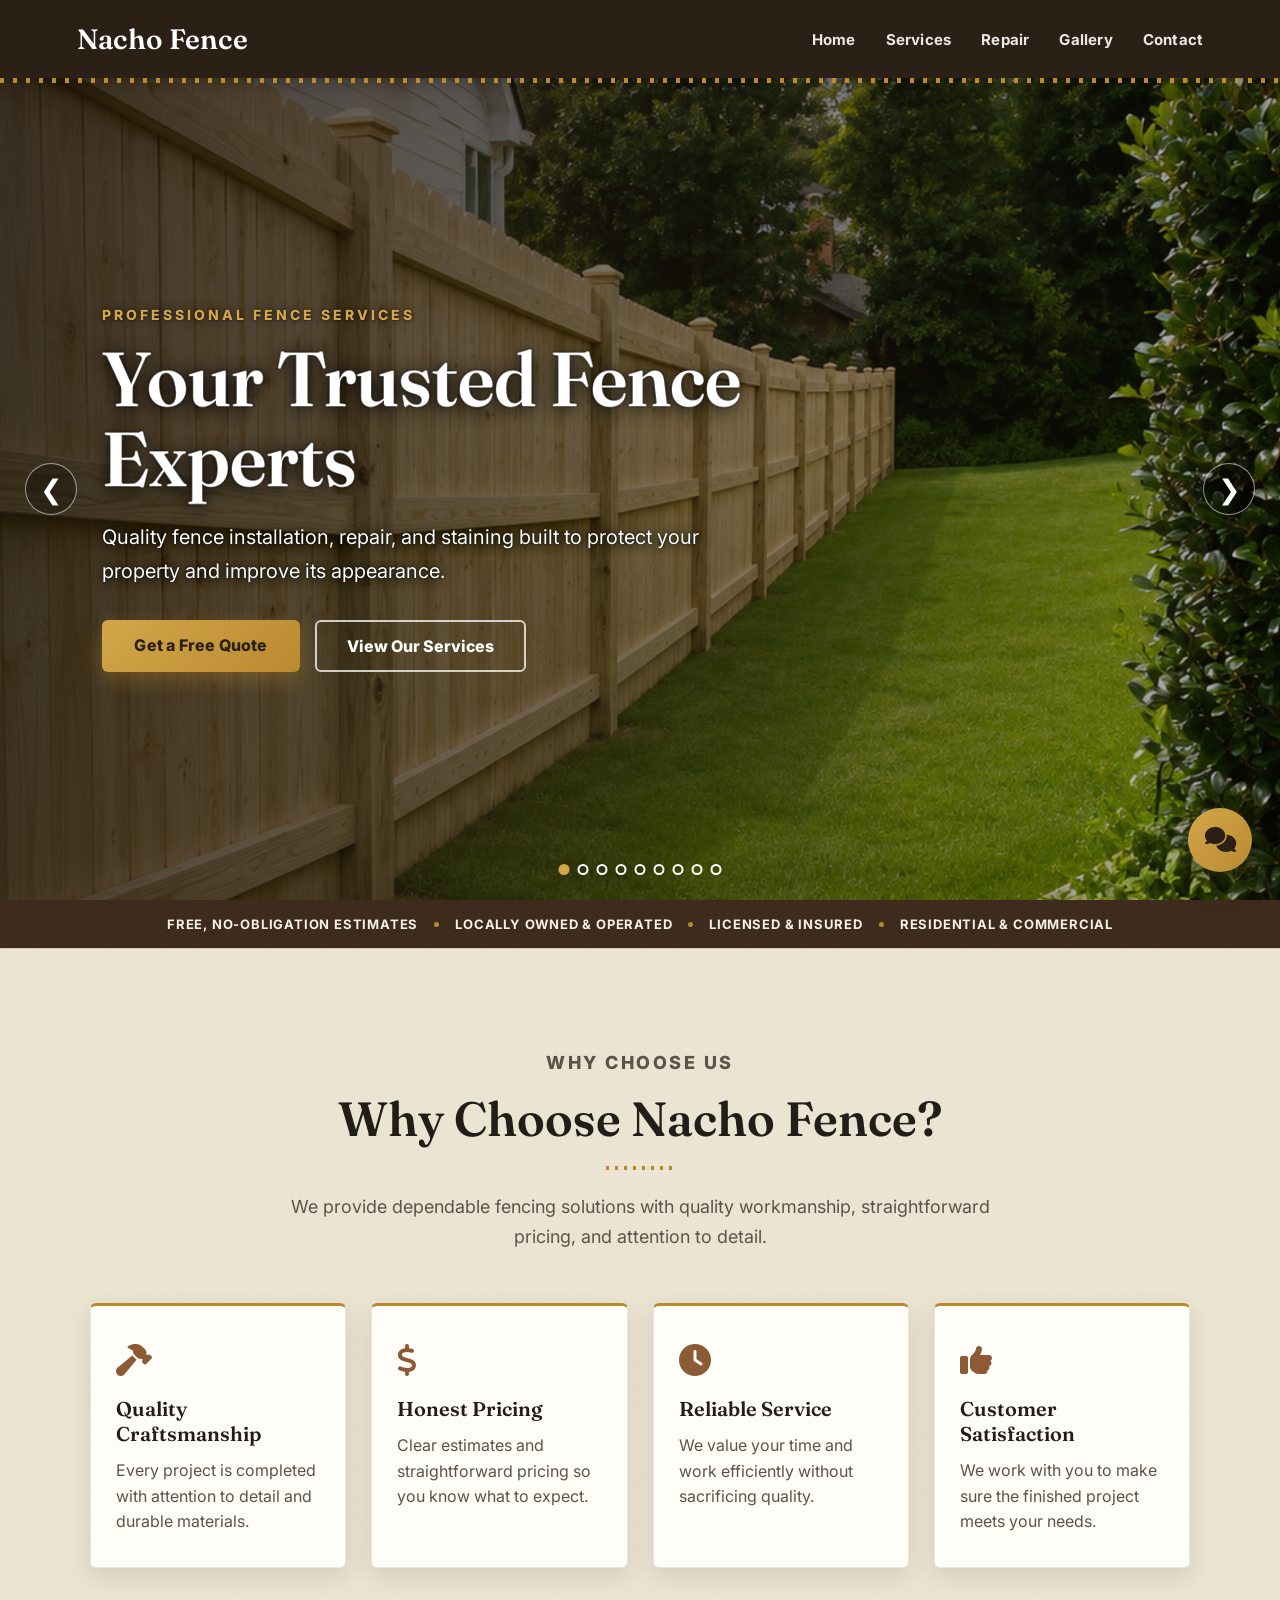
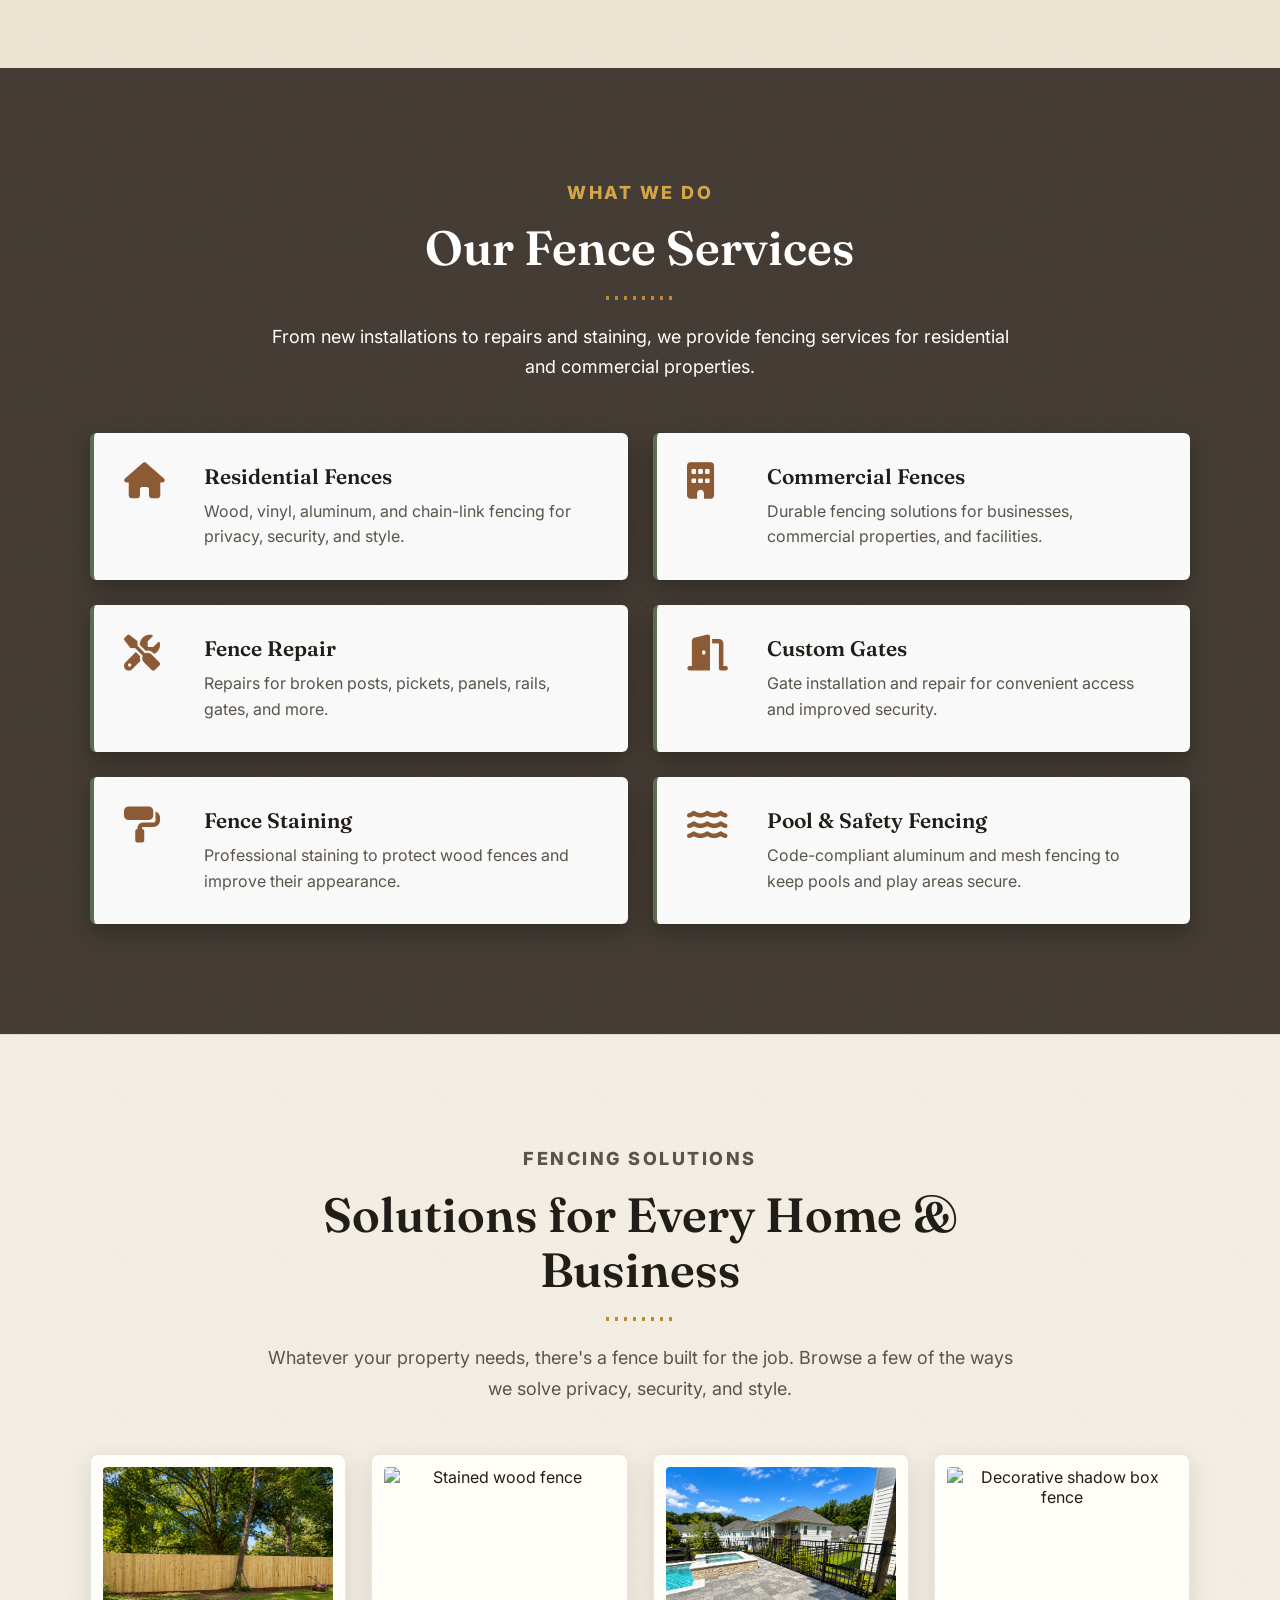
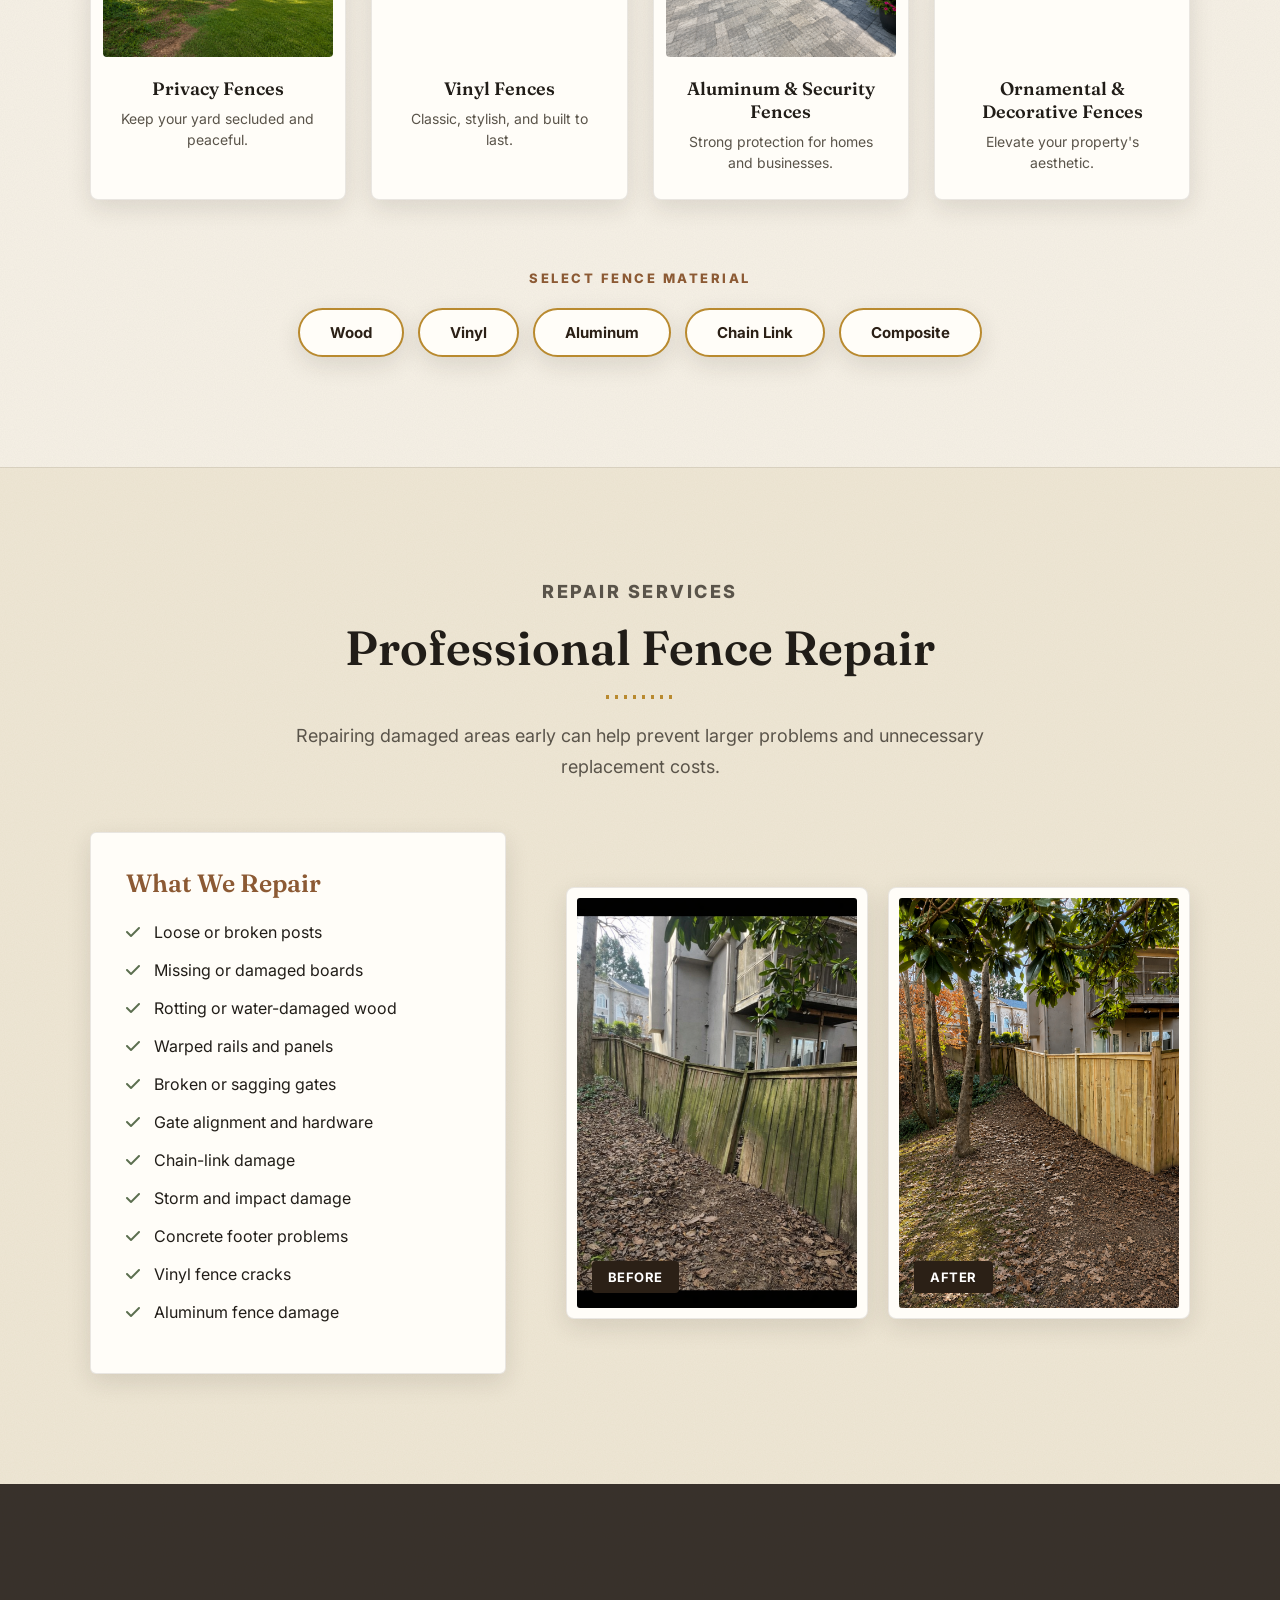
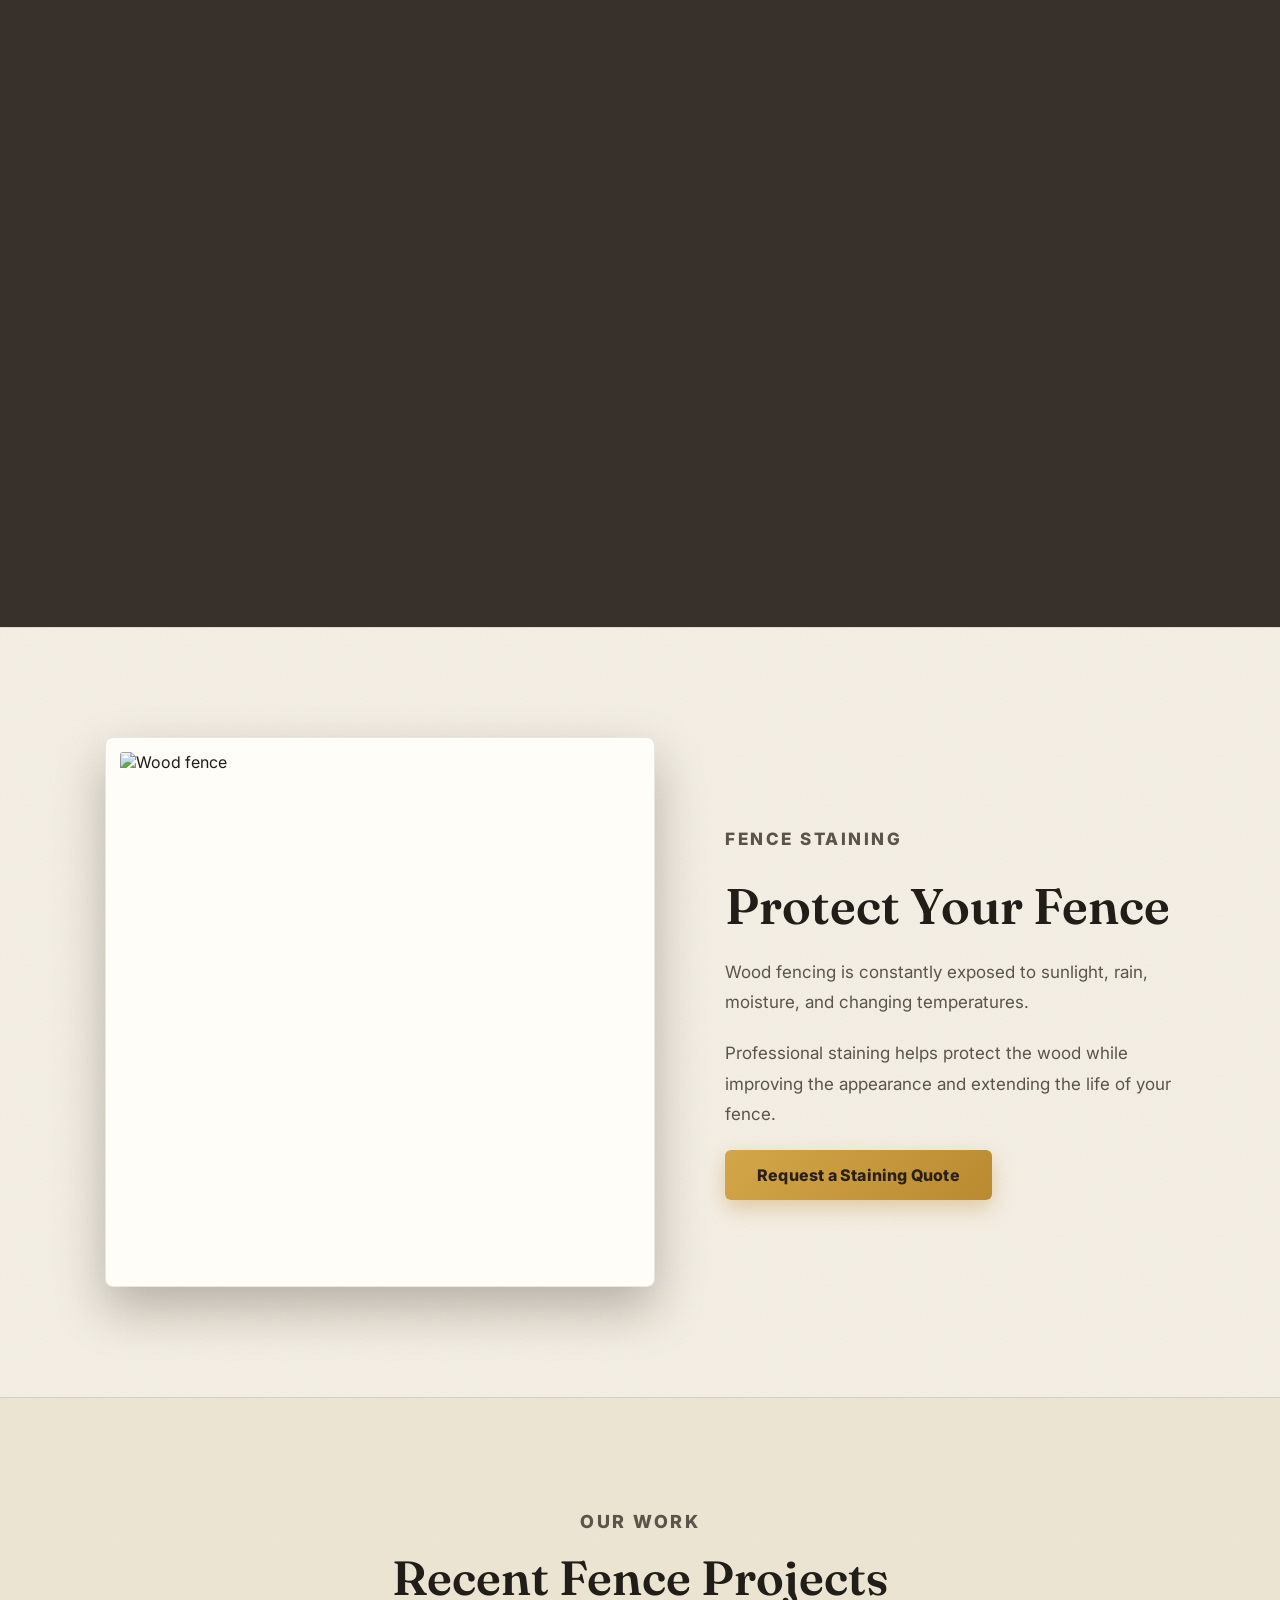
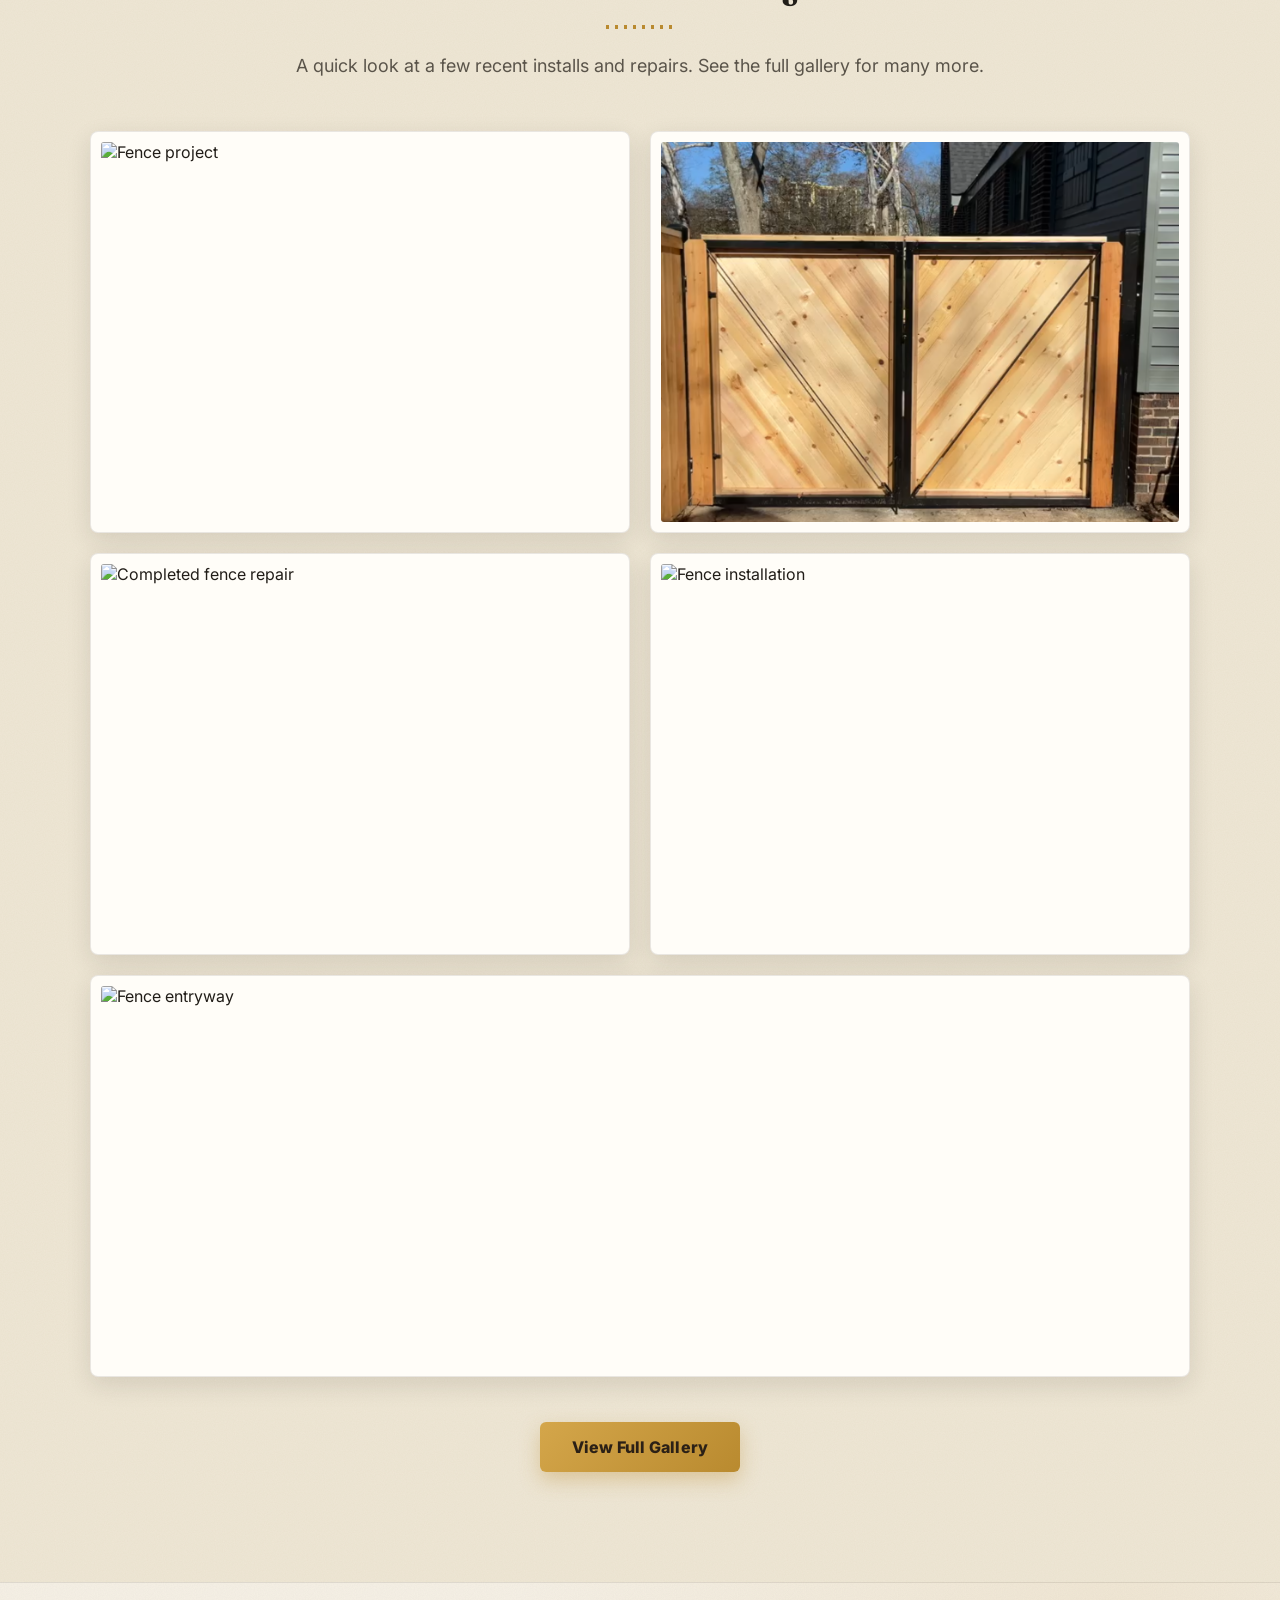
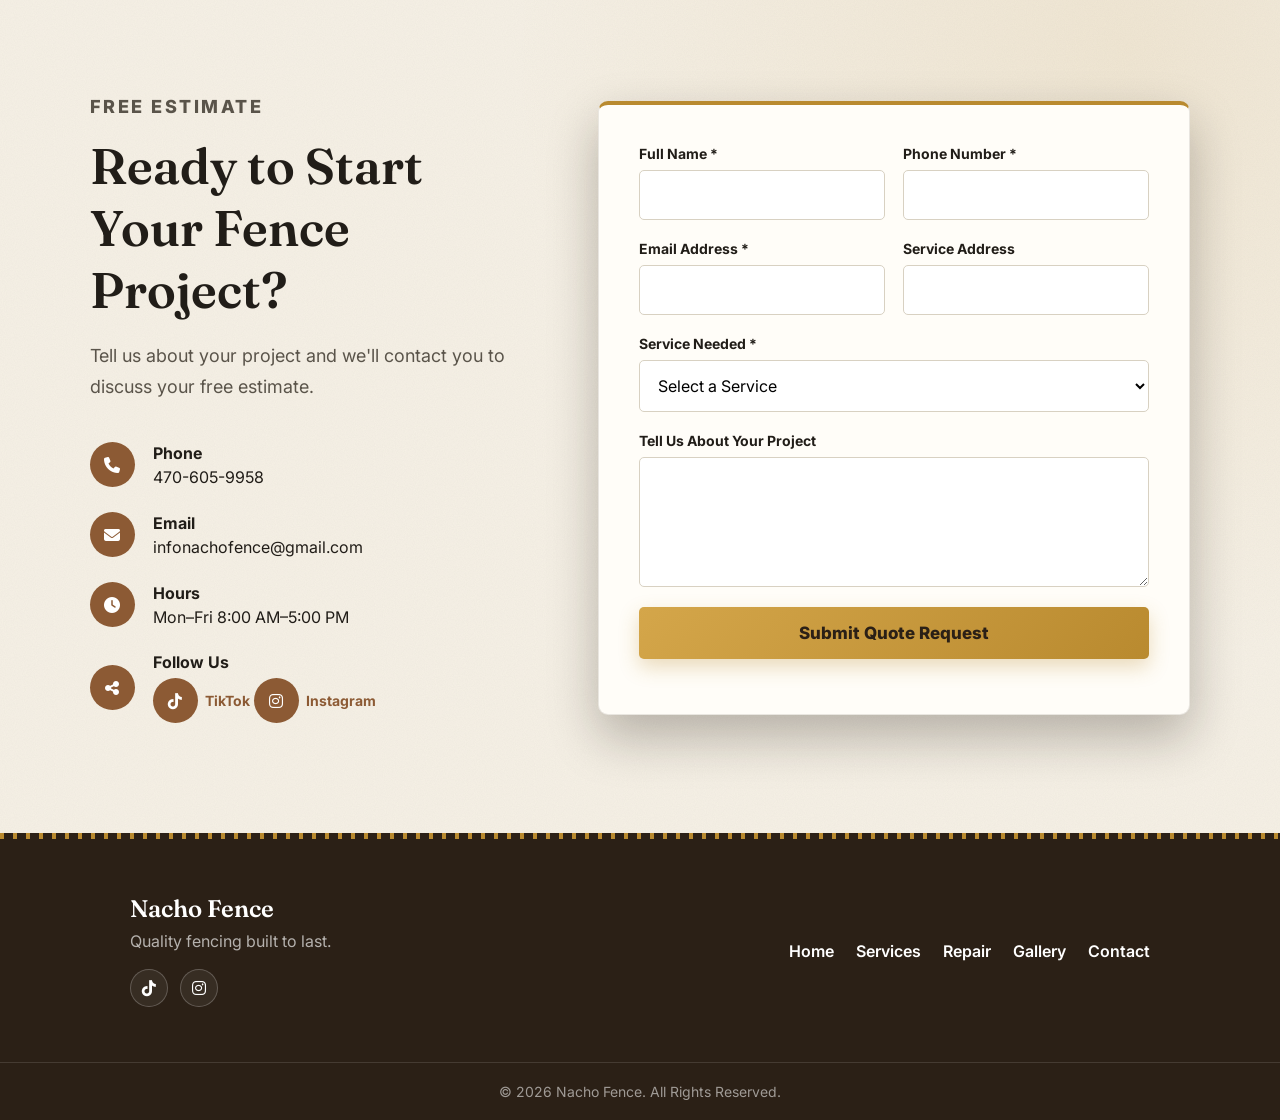
==== commit 88d5e385: "Fix gallery CSS and image paths" ====
--- a/index.html
+++ b/index.html
@@ -665,7 +665,7 @@
                     <div class="frame-inner">
 
                         <img
-                            src="images/8ft tall fence ai.png"
+                            src="images/8ft tall fence ai.PNG"
                             alt="Tall privacy fence"
                         >
 
@@ -711,7 +711,7 @@
                     <div class="frame-inner">
 
                         <img
-                            src="images/aluminum pool fence ai.png"
+                            src="images/aluminum pool fence ai.PNG"
                             alt="Aluminum security fence"
                         >
 
